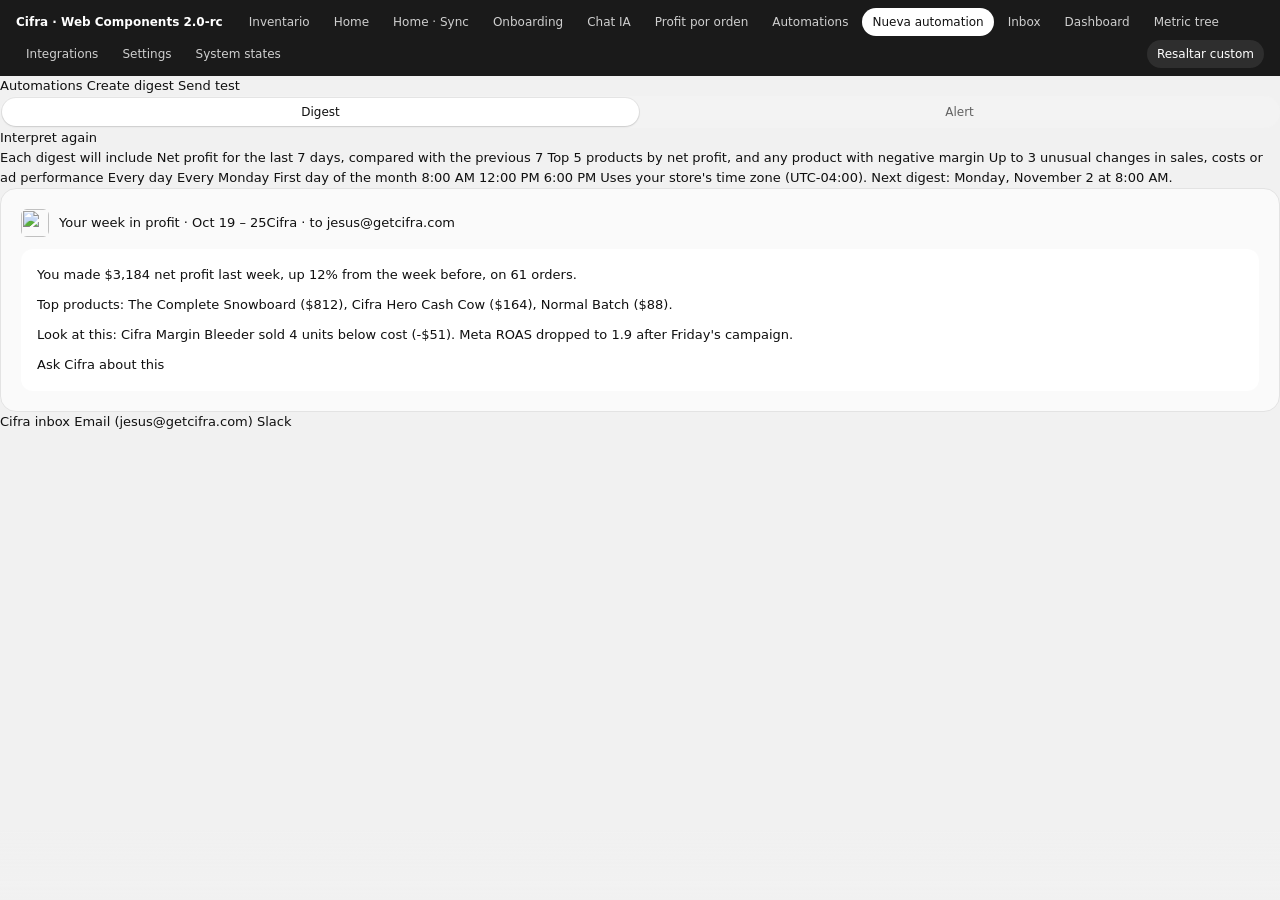
==== automation-new.html @ ff15bcd3 "ENG-2418: agentic experience mockups Home agent-first, agentic chat (steps, full-cost profit, missin" ====
<!doctype html>
<html lang="en">
<head>
<meta charset="utf-8">
<meta name="viewport" content="width=device-width, initial-scale=1">
<title>Automations · New</title>
<meta name="shopify-api-key" content="prototype">
<script src="https://cdn.shopify.com/shopifycloud/polaris-2.0-rc.js"></script>
<link rel="stylesheet" href="shared/cifra.css">
<script src="shared/cifra.js" defer></script>
</head>
<body>

<!--
  Pantalla: Automations › New (/app/automations/new) — NUEVA (ENG-2418), reemplaza schedule.html
  El usuario describe lo que quiere en sus palabras; el agente lo interpreta y muestra "What Cifra understood"
  para que lo confirme antes de activarlo. Nada se activa sin esa confirmación.
  Estados (hash): (ninguno) Digest · #alert Alerta ("alert me when sales drop more than normal")
  Nativo → s-page, s-section, s-text-area, s-select, s-choice-list, s-switch, s-badge, s-banner, s-button, s-text, s-divider
  Custom → segmented Digest | Alert, gráfica de "rango normal" (SVG), vista previa del correo
-->
<s-page heading="New automation" inlineSize="base">
  <s-link slot="breadcrumb-actions" href="automations.html">Automations</s-link>
  <s-button slot="primary-action" variant="primary" href="automations.html#created" id="save">Create digest</s-button>
  <s-button slot="secondary-actions">Send test</s-button>

  <s-stack gap="base">

    <s-section heading="Describe it">
      <s-stack gap="base">
        <div class="c-segmented" data-custom="SegmentedControl" id="kind">
          <button type="button" aria-pressed="true" data-value="digest">Digest</button>
          <button type="button" aria-pressed="false" data-value="alert">Alert</button>
        </div>
        <div data-panel-group="kind" data-panel="digest">
          <s-text-area label="What do you want to know?" rows="3" value="Every Monday, tell me how much profit I made last week, my top products and anything unusual I should look at." details="Write it like you'd ask a teammate. Cifra will run it again with fresh data every time."></s-text-area>
        </div>
        <div data-panel-group="kind" data-panel="alert" hidden>
          <s-text-area label="What should Cifra watch for?" rows="3" value="Alert me when sales drop more than normal." details="Cifra learns what &quot;normal&quot; means from your history, so you don't need to set a number."></s-text-area>
        </div>
        <s-stack direction="inline" gap="small-200">
          <s-button icon="refresh">Interpret again</s-button>
        </s-stack>
      </s-stack>
    </s-section>

    <!-- Digest: interpretación -->
    <div data-panel-group="kind" data-panel="digest">
      <s-stack gap="base">
        <s-section heading="What Cifra understood">
          <s-stack gap="base">
            <s-stack gap="small-200">
              <s-text type="strong">Each digest will include</s-text>
              <s-unordered-list>
                <s-list-item>Net profit for the last 7 days, compared with the previous 7</s-list-item>
                <s-list-item>Top 5 products by net profit, and any product with negative margin</s-list-item>
                <s-list-item>Up to 3 unusual changes in sales, costs or ad performance</s-list-item>
              </s-unordered-list>
            </s-stack>
            <s-grid gridTemplateColumns="1fr 1fr" gap="base">
              <s-select label="Frequency">
                <s-option value="daily">Every day</s-option>
                <s-option value="weekly" selected>Every Monday</s-option>
                <s-option value="monthly">First day of the month</s-option>
              </s-select>
              <s-select label="Time">
                <s-option value="8" selected>8:00 AM</s-option>
                <s-option value="12">12:00 PM</s-option>
                <s-option value="18">6:00 PM</s-option>
              </s-select>
            </s-grid>
            <s-text color="subdued">Uses your store's time zone (UTC-04:00). Next digest: Monday, November 2 at 8:00 AM.</s-text>
          </s-stack>
        </s-section>

        <s-section heading="Preview">
          <div class="c-mailpreview" data-custom="MailPreview">
            <div class="c-mailpreview__head"><span class="c-prompt__logo" aria-hidden="true">C</span><s-stack gap="none"><s-text type="strong">Your week in profit · Oct 19 – 25</s-text><s-text color="subdued">Cifra · to jesus@getcifra.com</s-text></s-stack></div>
            <div class="c-mailpreview__body">
              <s-paragraph>You made <s-text type="strong">$3,184 net profit</s-text> last week, <s-text tone="success">up 12%</s-text> from the week before, on 61 orders.</s-paragraph>
              <s-paragraph><s-text type="strong">Top products:</s-text> The Complete Snowboard ($812), Cifra Hero Cash Cow ($164), Normal Batch ($88).</s-paragraph>
              <s-paragraph><s-text type="strong">Look at this:</s-text> Cifra Margin Bleeder sold 4 units below cost (-$51). Meta ROAS dropped to 1.9 after Friday's campaign.</s-paragraph>
              <s-stack direction="inline"><s-button>Ask Cifra about this</s-button></s-stack>
            </div>
          </div>
        </s-section>
      </s-stack>
    </div>

    <!-- Alerta: interpretación -->
    <div data-panel-group="kind" data-panel="alert" hidden>
      <s-stack gap="base">
        <s-section heading="What Cifra understood">
          <s-stack gap="base">
            <s-grid gridTemplateColumns="140px 1fr" gap="small">
              <s-text color="subdued">Metric</s-text><s-text>Net sales, per hour</s-text>
              <s-text color="subdued">Normal</s-text><s-text>The usual range for that weekday and hour, based on your last 8 weeks</s-text>
              <s-text color="subdued">Alert when</s-text><s-text>Sales stay below the normal range for 2 hours in a row</s-text>
              <s-text color="subdued">Ignore</s-text><s-text>Hours where you normally get fewer than 3 orders (nights)</s-text>
            </s-grid>
            <div data-custom="Chart">
              <s-text type="strong">Last 7 days vs. normal</s-text>
              <span data-line="rand:41:42:120:45" data-prev="rand:42:42:130:20" data-labels='["Oct 19","Oct 21","Oct 23","Oct 25"]' data-prefix="$" data-label="Net sales" data-start="2026-10-19" data-prev-start="2026-10-19"></span>
              <div class="c-legend"><span><span class="c-legend__swatch" style="background:var(--c-chart-1)"></span>Net sales</span><span><span class="c-legend__dash"></span>Normal for that hour</span></div>
            </div>
            <s-banner tone="info">
              <s-paragraph>With these settings this alert would have triggered <s-text type="strong">2 times</s-text> in the last 30 days (Oct 4 and Oct 22).</s-paragraph>
            </s-banner>
            <s-select label="Sensitivity" details="Higher sensitivity catches smaller drops but alerts more often.">
              <s-option value="low">Low: only big drops (about once a month)</s-option>
              <s-option value="medium" selected>Medium: about twice a month</s-option>
              <s-option value="high">High: any drop out of the normal range</s-option>
            </s-select>
          </s-stack>
        </s-section>

        <s-section heading="Preview">
          <s-section>
            <s-stack gap="small">
              <s-stack direction="inline" gap="small-200" alignItems="center"><s-badge tone="warning" icon="alert-circle">Alert</s-badge><s-text color="subdued">Today, 3:00 PM</s-text></s-stack>
              <s-heading>Sales are lower than normal</s-heading>
              <s-paragraph>Since 1:00 PM you made $214, about 45% below a normal Thursday afternoon. Traffic is normal, but checkout conversion dropped from 3.1% to 1.4%.</s-paragraph>
              <s-stack direction="inline" gap="small-200"><s-button>Ask why</s-button><s-button variant="tertiary">Snooze for today</s-button></s-stack>
            </s-stack>
          </s-section>
        </s-section>
      </s-stack>
    </div>

    <s-section heading="Where to send it">
      <s-stack gap="base">
        <s-choice-list label="Channels" name="channels" multiple>
          <s-choice value="inbox" selected>Cifra inbox</s-choice>
          <s-choice value="email" selected>Email (jesus@getcifra.com)</s-choice>
          <s-choice value="slack">Slack</s-choice>
        </s-choice-list>
        <s-switch label="Don't send between 10:00 PM and 7:00 AM" checked></s-switch>
      </s-stack>
    </s-section>

  </s-stack>
</s-page>

<script>
document.addEventListener("DOMContentLoaded", () => {
  const kind = document.getElementById("kind"), save = document.getElementById("save");
  const set = (v) => {
    kind.querySelectorAll("button").forEach((b) => b.setAttribute("aria-pressed", String(b.dataset.value === v)));
    document.querySelectorAll('[data-panel-group="kind"]').forEach((p) => { p.hidden = p.dataset.panel !== v; });
    save.textContent = v === "alert" ? "Turn on alert" : "Create digest";
  };
  kind.addEventListener("click", (e) => { const b = e.target.closest("button"); if (b) set(b.dataset.value); });
  set(location.hash === "#alert" ? "alert" : "digest");
});
</script>

</body>
</html>
---- shared/cifra.css ----
/*
  Cifra · componentes custom sobre Polaris Web Components 2.0-rc
  ----------------------------------------------------------------
  Todo lo que NO existe como <s-*> vive aquí, con clases .c-*.
  Los valores replican lo que renderiza polaris-2.0-rc.js en Admin Next
  (medido con getComputedStyle sobre los componentes reales).
  Cada bloque custom lleva data-custom="Nombre" en el HTML para poder
  resaltarlo con el botón "Resaltar custom" de la barra de prototipos.
*/

:root {
  /* Superficies y texto (Admin Next) */
  --c-bg: #f1f1f1;
  --c-surface: #ffffff;
  --c-surface-hover: #f7f7f7;
  --c-surface-subdued: #f3f3f3;
  --c-fill-secondary: #ebebeb;
  --c-fill-secondary-hover: #e3e3e3;
  --c-text: #101010;
  --c-text-secondary: #616161;
  --c-text-tertiary: #8a8a8a;
  --c-border: #e3e3e3;
  --c-border-strong: #cccccc;

  /* Tono de variaciones */
  --c-positive: #29845a;
  --c-negative: #c51f1f;

  /* Gráficas (paleta Cifra actual) */
  --c-chart-1: #3aa9f0;
  --c-chart-2: #5b3fd6;
  --c-chart-3: #4a6ff0;
  --c-chart-4: #e0448f;
  --c-chart-5: #36c2b4;
  --c-chart-grid: #ececec;
  --c-chart-area: rgba(58, 169, 240, 0.10);

  /* Forma */
  --c-radius-card: 20px;
  --c-radius-control: 9999px;
  --c-radius-inner: 12px;
  --c-radius-small: 8px;
  --c-shadow-card: rgba(0,0,0,.24) 0 0 2px 0, rgba(0,0,0,.02) 0 2px 12px 0, rgba(0,0,0,.02) 0 4px 16px 0, rgba(0,0,0,.02) 0 4px 48px 0;
  --c-shadow-popover: rgba(0,0,0,.2) 0 0 1px 0, rgba(0,0,0,.08) 0 8px 24px -4px, rgba(0,0,0,.08) 0 16px 40px -8px;

  /* Tipografía */
  --c-font: ShopifyInter, ui-sans-serif, system-ui, -apple-system, "Segoe UI", sans-serif;
  --c-fs-small: 12px;
  --c-fs-base: 13px;
  --c-fs-kpi: 20px;
  --c-fs-kpi-large: 28px;
}

* { box-sizing: border-box; }
html, body { margin: 0; }
body {
  background: var(--c-bg);
  color: var(--c-text);
  font-family: var(--c-font);
  font-size: var(--c-fs-base);
  line-height: 20px;
  -webkit-font-smoothing: antialiased;
}

/* ------------------------------------------------------------------ */
/* Barra de prototipos (NO es parte de la app)                         */
/* ------------------------------------------------------------------ */
.proto-bar {
  position: sticky; top: 0; z-index: 50;
  display: flex; align-items: center; gap: 4px; flex-wrap: wrap;
  padding: 8px 16px;
  background: #1a1a1a; color: #fff;
  font-size: 12px;
}
.proto-bar strong { margin-right: 12px; font-weight: 600; }
.proto-bar a {
  color: #cfcfcf; text-decoration: none;
  padding: 4px 10px; border-radius: 9999px;
}
.proto-bar a:hover { background: #2e2e2e; color: #fff; }
.proto-bar a[aria-current="page"] { background: #fff; color: #101010; }
.proto-bar .spacer { flex: 1; }
.proto-bar button {
  font: inherit; color: #fff; background: #2e2e2e; border: 0;
  padding: 4px 10px; border-radius: 9999px; cursor: pointer;
}
.proto-bar button[aria-pressed="true"] { background: #e5484d; }

body.show-custom [data-custom] {
  outline: 2px dashed #e5484d;
  outline-offset: 2px;
  position: relative;
}
body.show-custom [data-custom]::before {
  content: "custom · " attr(data-custom);
  position: absolute; top: -10px; left: 10px; z-index: 5;
  background: #e5484d; color: #fff;
  font: 600 10px/16px var(--c-font);
  padding: 0 6px; border-radius: 4px; white-space: nowrap;
  pointer-events: none;
}

/* ------------------------------------------------------------------ */
/* Card custom (para cuando s-section no alcanza: header/footer propio) */
/* ------------------------------------------------------------------ */
.c-card {
  background: var(--c-surface);
  border-radius: var(--c-radius-card);
  box-shadow: var(--c-shadow-card);
  overflow: hidden;
  min-width: 0;
}
.c-card { display: flex; flex-direction: column; }
.c-card__body { padding: 16px; flex: 1; }
.c-card__footer {
  display: flex; align-items: center; justify-content: space-between;
  padding: 10px 16px;
  border-top: 1px solid var(--c-border);
  color: var(--c-text-secondary);
}
.c-card__title {
  margin: 0; font-size: var(--c-fs-base); font-weight: 600;
  text-decoration: underline dotted var(--c-border-strong);
  text-underline-offset: 4px;
}

/* ------------------------------------------------------------------ */
/* Botón-píldora custom (trigger de pickers con contenido propio)       */
/* ------------------------------------------------------------------ */
.c-pill {
  display: inline-flex; align-items: center; gap: 6px;
  height: 28px; padding: 4px 12px 4px 8px;
  border: 0; border-radius: var(--c-radius-control);
  background: var(--c-fill-secondary); color: var(--c-text);
  font: 500 var(--c-fs-small)/16px var(--c-font);
  cursor: pointer; white-space: nowrap;
}
.c-pill:hover { background: var(--c-fill-secondary-hover); }
.c-pill svg { width: 16px; height: 16px; flex: none; }

/* ------------------------------------------------------------------ */
/* Tabs                                                                 */
/* ------------------------------------------------------------------ */
.c-tabs { display: flex; gap: 2px; flex-wrap: wrap; }
.c-tabs__tab {
  display: inline-flex; align-items: center; gap: 4px;
  height: 28px; padding: 4px 12px;
  border: 0; border-radius: var(--c-radius-control);
  background: transparent; color: var(--c-text-secondary);
  font: 500 var(--c-fs-small)/16px var(--c-font);
  cursor: pointer;
}
.c-tabs__tab:hover { background: var(--c-fill-secondary); color: var(--c-text); }
.c-tabs__tab[aria-selected="true"] { background: var(--c-fill-secondary); color: var(--c-text); }
.c-tabs__tab svg { width: 14px; height: 14px; }

/* ------------------------------------------------------------------ */
/* Segmented control                                                    */
/* ------------------------------------------------------------------ */
.c-segmented {
  display: grid; grid-auto-flow: column; grid-auto-columns: 1fr;
  padding: 2px; gap: 2px;
  background: var(--c-surface-subdued);
  border-radius: var(--c-radius-control);
}
.c-segmented button {
  height: 28px; border: 0; border-radius: var(--c-radius-control);
  background: transparent; color: var(--c-text-secondary);
  font: 500 var(--c-fs-small)/16px var(--c-font); cursor: pointer;
}
.c-segmented button[aria-pressed="true"] {
  background: var(--c-surface); color: var(--c-text);
  box-shadow: rgba(0,0,0,.12) 0 1px 2px, rgba(0,0,0,.06) 0 0 0 1px;
}

/* ------------------------------------------------------------------ */
/* Barra de filtros (fecha / comparación / moneda)                      */
/* ------------------------------------------------------------------ */
.c-filterbar {
  display: flex; align-items: center; gap: 8px; flex-wrap: wrap;
}
.c-filterbar__meta { margin-left: auto; color: var(--c-text-secondary); font-size: var(--c-fs-small); }

/* ------------------------------------------------------------------ */
/* Popover custom (date range picker)                                   */
/* ------------------------------------------------------------------ */
.c-popover-anchor { position: relative; display: inline-block; }
.c-popover {
  position: absolute; top: calc(100% + 6px); left: 0; z-index: 40;
  background: var(--c-surface);
  border-radius: 16px;
  box-shadow: var(--c-shadow-popover);
  display: none;
}
.c-popover[data-open="true"] { display: block; }

.c-daterange { display: grid; grid-template-columns: 180px auto; }
.c-daterange__presets {
  border-right: 1px solid var(--c-border);
  padding: 6px; max-height: 340px; overflow: auto;
}
.c-daterange__presets button {
  display: flex; justify-content: space-between; align-items: center;
  width: 100%; height: 32px; padding: 0 10px;
  border: 0; border-radius: var(--c-radius-small); background: transparent;
  font: 400 var(--c-fs-base)/20px var(--c-font); color: var(--c-text);
  text-align: left; cursor: pointer;
}
.c-daterange__presets button:hover { background: var(--c-surface-hover); }
.c-daterange__presets button[aria-pressed="true"] { background: var(--c-surface-subdued); font-weight: 600; }
.c-daterange__presets hr { border: 0; border-top: 1px solid var(--c-border); margin: 6px 4px; }
.c-daterange__main { padding: 12px 16px; min-width: 300px; }
.c-daterange__footer {
  display: flex; justify-content: flex-end; gap: 8px;
  padding: 10px 16px; border-top: 1px solid var(--c-border);
  grid-column: 1 / -1;
}

/* ------------------------------------------------------------------ */
/* KPI card (dashboard / home)                                          */
/* ------------------------------------------------------------------ */
.c-kpi__row { display: flex; align-items: center; justify-content: space-between; gap: 12px; margin-top: 10px; }
.c-kpi__value { font-size: var(--c-fs-kpi); line-height: 28px; font-weight: 600; letter-spacing: -0.2px; font-variant-numeric: tabular-nums; }
.c-kpi__value--large { font-size: var(--c-fs-kpi-large); line-height: 36px; }
.c-delta { display: inline-flex; align-items: center; gap: 2px; font-size: var(--c-fs-small); font-weight: 600; font-variant-numeric: tabular-nums; }
.c-delta--up { color: var(--c-positive); }
.c-delta--down { color: var(--c-negative); }
.c-delta--flat { color: var(--c-text-secondary); }
.c-delta svg { width: 12px; height: 12px; }
.c-spark { width: 96px; height: 28px; flex: none; }

/* KPI compacto del Home */
.c-kpistrip { display: flex; justify-content: center; gap: 40px; flex-wrap: wrap; }
.c-kpistrip__item { text-align: center; }
.c-kpistrip__label { color: var(--c-text-secondary); font-size: var(--c-fs-small); }
.c-kpistrip__row { display: flex; align-items: center; gap: 6px; font-weight: 600; font-variant-numeric: tabular-nums; }
.c-kpistrip .c-spark { width: 36px; height: 14px; }

/* ------------------------------------------------------------------ */
/* Gráficas (SVG generado por cifra.js)                                 */
/* ------------------------------------------------------------------ */
.c-chart { width: 100%; height: 220px; display: block; }
.c-chart text { font: 11px var(--c-font); fill: var(--c-text-secondary); }
.c-legend { display: flex; gap: 16px; justify-content: center; flex-wrap: wrap; color: var(--c-text-secondary); font-size: var(--c-fs-small); margin-top: 6px; }
.c-legend__swatch { display: inline-block; width: 8px; height: 8px; border-radius: 50%; margin-right: 6px; }
.c-legend__dash { display: inline-block; width: 14px; border-top: 2px dashed var(--c-chart-1); margin-right: 6px; vertical-align: middle; }

.c-donut { display: grid; justify-items: center; gap: 12px; }
.c-donut svg { width: 180px; height: 180px; }
.c-donut__total { font: 600 18px var(--c-font); fill: var(--c-text); }
.c-donut__list { width: 100%; display: grid; gap: 4px; }
.c-donut__list div { display: grid; grid-template-columns: auto 1fr auto 40px; gap: 8px; align-items: center; }
.c-donut__list span:nth-child(3), .c-donut__list span:nth-child(4) { text-align: right; font-variant-numeric: tabular-nums; }
.c-donut__list span:nth-child(3) { font-weight: 600; }
.c-donut__list span:nth-child(4) { color: var(--c-text-secondary); }

/* ------------------------------------------------------------------ */
/* Tabla de reporte (sticky header + 1ra columna, totales, orden)       */
/* ------------------------------------------------------------------ */
.c-datatable {
  overflow: auto; max-height: 520px;
  border-radius: var(--c-radius-card);
  background: var(--c-surface);
  box-shadow: var(--c-shadow-card);
}
.c-datatable table { border-collapse: separate; border-spacing: 0; width: max-content; min-width: 100%; font-variant-numeric: tabular-nums; }
.c-datatable th, .c-datatable td {
  padding: 8px 16px; text-align: right; white-space: nowrap;
  border-bottom: 1px solid var(--c-border);
  background: var(--c-surface);
}
.c-datatable th:first-child, .c-datatable td:first-child {
  position: sticky; left: 0; z-index: 1; text-align: left;
  border-right: 1px solid var(--c-border); min-width: 220px;
}
.c-datatable thead th {
  position: sticky; top: 0; z-index: 2;
  font-weight: 500; color: var(--c-text-secondary); background: var(--c-surface);
  height: 40px;
}
.c-datatable thead th:first-child { z-index: 3; }
.c-datatable thead button {
  all: unset; cursor: pointer; display: inline-flex; align-items: center; gap: 4px;
}
.c-datatable thead button:hover { color: var(--c-text); }
.c-datatable thead button svg { width: 14px; height: 14px; opacity: .35; }
.c-datatable thead th[aria-sort] button { color: var(--c-text); }
.c-datatable thead th[aria-sort] button svg { opacity: 1; }
.c-datatable tr.c-total td { background: var(--c-surface-subdued); font-weight: 600; vertical-align: top; }
.c-datatable tr.c-total td:first-child { color: var(--c-text); }
.c-datatable tbody tr:not(.c-total):hover td { background: var(--c-surface-hover); }
.c-datatable .c-sub { display: block; color: var(--c-text-secondary); font-weight: 400; }
.c-datatable td .c-delta { display: flex; justify-content: flex-end; }
.c-datatable td:first-child .c-sub { font-weight: 400; }

/* ------------------------------------------------------------------ */
/* Panel lateral de configuración de reporte                           */
/* ------------------------------------------------------------------ */
.c-config { display: grid; gap: 10px; }
.c-config__block {
  border: 1px solid var(--c-border); border-radius: var(--c-radius-inner);
  overflow: hidden;
}
.c-config__head {
  display: flex; justify-content: space-between; align-items: center;
  padding: 8px 12px; background: var(--c-surface-subdued); font-weight: 600;
}
.c-config__item {
  display: flex; justify-content: space-between; align-items: center;
  padding: 7px 12px; border-top: 1px solid var(--c-border);
}
.c-config__item:hover { background: var(--c-surface-hover); }

/* ------------------------------------------------------------------ */
/* Layout reporte con panel (grid principal + aside)                    */
/* ------------------------------------------------------------------ */
.c-split { display: grid; grid-template-columns: minmax(0, 1fr) 300px; gap: 16px; align-items: start; }
@media (max-width: 900px) { .c-split { grid-template-columns: 1fr; } }

/* ------------------------------------------------------------------ */
/* Settings: menú lateral                                               */
/* ------------------------------------------------------------------ */
.c-settings { display: grid; grid-template-columns: 220px minmax(0, 1fr); gap: 16px; align-items: start; }
@media (max-width: 760px) { .c-settings { grid-template-columns: 1fr; } }
.c-sidenav { padding: 6px; }
.c-sidenav a {
  display: flex; align-items: center; gap: 8px;
  padding: 6px 10px; border-radius: var(--c-radius-small);
  color: var(--c-text); text-decoration: none; font-weight: 500;
}
.c-sidenav a:hover { background: var(--c-surface-hover); }
.c-sidenav a[aria-current="page"] { background: var(--c-surface-subdued); }
.c-sidenav svg { width: 16px; height: 16px; color: var(--c-text-secondary); }

/* ------------------------------------------------------------------ */
/* Home                                                                 */
/* ------------------------------------------------------------------ */
.c-hero { text-align: center; padding: 28px 0 8px; }
.c-hero h2 { margin: 0; font-size: 26px; line-height: 32px; font-weight: 600; color: var(--c-text-tertiary); }
.c-hero p { margin: 0; font-size: 26px; line-height: 32px; font-weight: 600; }
.c-prompt {
  display: flex; align-items: center; gap: 8px;
  max-width: 640px; margin: 20px auto 8px; padding: 6px 6px 6px 12px;
  background: var(--c-surface); border-radius: var(--c-radius-control);
  box-shadow: var(--c-shadow-card);
}
.c-prompt input {
  flex: 1; border: 0; outline: 0; background: transparent;
  font: 400 var(--c-fs-base)/20px var(--c-font); color: var(--c-text);
}
.c-prompt__logo { width: 22px; height: 22px; border-radius: 6px; background: #2f6cf6; display: grid; place-items: center; color: #fff; font: 700 12px var(--c-font); }
.c-illustration {
  width: 120px; height: 96px; border-radius: 16px;
  background: linear-gradient(135deg, #e7ecff, #c9d4ff);
  display: grid; place-items: center; color: #4a6ff0;
}
.c-illustration svg { width: 48px; height: 48px; }

/* ------------------------------------------------------------------ */
/* Skeleton                                                             */
/* ------------------------------------------------------------------ */
.c-skeleton {
  display: block; height: 12px; border-radius: 6px;
  background: linear-gradient(90deg, #ececec 25%, #f6f6f6 37%, #ececec 63%);
  background-size: 400% 100%;
  animation: c-shimmer 1.4s ease infinite;
}
@keyframes c-shimmer { 0% { background-position: 100% 50%; } 100% { background-position: 0 50%; } }
@media (prefers-reduced-motion: reduce) { .c-skeleton { animation: none; } }

/* ------------------------------------------------------------------ */
/* Utilidades                                                           */
/* ------------------------------------------------------------------ */
.c-grid-4 { display: grid; grid-template-columns: repeat(4, minmax(0, 1fr)); gap: 16px; }
.c-grid-3 { display: grid; grid-template-columns: repeat(3, minmax(0, 1fr)); gap: 16px; }
.c-grid-2 { display: grid; grid-template-columns: repeat(2, minmax(0, 1fr)); gap: 16px; }
@media (max-width: 1000px) { .c-grid-4 { grid-template-columns: repeat(2, minmax(0, 1fr)); } .c-grid-3 { grid-template-columns: 1fr; } }
@media (max-width: 640px) { .c-grid-4, .c-grid-2 { grid-template-columns: 1fr; } }
.c-muted { color: var(--c-text-secondary); }
.c-section-label { color: var(--c-text-secondary); font-weight: 500; margin: 20px 0 8px; }
.c-stack { display: grid; gap: 16px; }
[data-tabpanel][hidden] { display: none !important; }
s-page > [slot="unused"] { display: none !important; }
.c-row { display: flex; align-items: center; gap: 8px; }
.c-row--between { justify-content: space-between; }
.c-source { width: 24px; height: 24px; border-radius: 6px; background: #95bf47; display: grid; place-items: center; color: #fff; font: 700 11px var(--c-font); }

/* ------------------------------------------------------------------ */
/* Metric tree: canvas, nodos, conectores con operador, zoom            */
/* ------------------------------------------------------------------ */
.c-canvas {
  position: relative; overflow: auto;
  height: 600px; border-radius: var(--c-radius-card);
  background-color: #f1f1f1;
  background-image: radial-gradient(#d4d4d4 1px, transparent 1px);
  background-size: 16px 16px;
}
.c-canvas__stage { padding: 48px; width: max-content; transform-origin: 0 0; transition: transform .15s ease; }
.c-canvas__zoom {
  position: absolute; left: 16px; bottom: 16px; z-index: 2;
  display: flex; align-items: center; gap: 2px; padding: 2px;
  background: var(--c-surface); border-radius: var(--c-radius-small); box-shadow: var(--c-shadow-card);
}
.c-canvas__zoom button { all: unset; cursor: pointer; width: 28px; height: 28px; display: grid; place-items: center; border-radius: 6px; color: var(--c-text-secondary); }
.c-canvas__zoom button:hover { background: var(--c-surface-hover); color: var(--c-text); }
.c-canvas__zoom span { min-width: 44px; text-align: center; font-size: var(--c-fs-small); }
.c-canvas__panel { position: absolute; top: 16px; right: 16px; z-index: 2; width: 240px; max-height: calc(100% - 32px); overflow: auto; }
.c-canvas__panel[hidden] { display: none; }

.c-tree, .c-tree ul { list-style: none; margin: 0; }
.c-tree { padding: 0; }
.c-tree li { position: relative; display: flex; align-items: center; padding: 6px 0; }
.c-tree ul { position: relative; padding: 0 0 0 56px; display: flex; flex-direction: column; }
/* línea del padre hacia los hijos */
.c-tree ul::before { content: ""; position: absolute; left: 0; top: 50%; width: 28px; border-top: 1px solid var(--c-border-strong); }
/* rama horizontal de cada hijo */
.c-tree ul > li::before { content: ""; position: absolute; left: -28px; top: 50%; width: 28px; border-top: 1px solid var(--c-border-strong); }
/* tronco vertical */
.c-tree ul > li::after { content: ""; position: absolute; left: -28px; top: 0; bottom: 0; border-left: 1px solid var(--c-border-strong); }
.c-tree ul > li:first-child::after { top: 50%; }
.c-tree ul > li:last-child::after { bottom: 50%; }
.c-tree ul > li:only-child::after { display: none; }

.c-tree__op {
  position: absolute; left: -28px; top: 50%; z-index: 1;
  transform: translate(-50%, -50%);
  width: 22px; height: 22px; border-radius: 6px;
  display: grid; place-items: center;
  background: var(--c-surface); border: 1px solid var(--c-border-strong); box-shadow: rgba(0,0,0,.08) 0 1px 2px;
  font: 600 11px/1 var(--c-font); color: var(--c-text-secondary);
}
.c-tree__node {
  min-width: 200px; padding: 10px 12px;
  background: var(--c-surface); border-radius: var(--c-radius-inner);
  box-shadow: var(--c-shadow-card);
  display: grid; grid-template-columns: 1fr auto; align-items: end; gap: 2px 12px;
  margin-right: 0;
}
.c-tree__node--root { min-width: 220px; }
.c-tree__node--wide { min-width: 300px; }
.c-tree__label { grid-column: 1 / -1; color: var(--c-text-secondary); font-size: var(--c-fs-small); }
.c-tree__value { font-size: 18px; line-height: 24px; font-weight: 600; font-variant-numeric: tabular-nums; }
.c-tree__node .c-source { width: 18px; height: 18px; font-size: 9px; border-radius: 4px; }
.c-tree__node .c-delta { grid-column: 1 / -1; }

.c-metriclist__group { color: var(--c-text-secondary); font-size: var(--c-fs-small); padding: 8px 8px 2px; }
.c-metriclist button {
  all: unset; box-sizing: border-box; cursor: pointer; display: flex; justify-content: space-between; align-items: center;
  width: 100%; padding: 6px 8px; border-radius: var(--c-radius-small);
}
.c-metriclist button:hover { background: var(--c-surface-hover); }
.c-metriclist button[aria-pressed="true"] { background: var(--c-surface-subdued); font-weight: 600; }

/* ------------------------------------------------------------------ */
/* Settings (layout real: centrado ~950px, nav 1/3 + contenido 2/3)     */
/* ------------------------------------------------------------------ */
.c-settings2 {
  display: grid; grid-template-columns: minmax(0, 1fr) minmax(0, 2fr);
  gap: 16px; align-items: start;
  max-width: 950px; margin: 0 auto; padding-top: 20px;
}
@media (max-width: 760px) { .c-settings2 { grid-template-columns: 1fr; } }
.c-settingsnav { padding: 6px; display: grid; gap: 2px; }
.c-settingsnav a {
  display: flex; align-items: center; gap: 10px;
  height: 32px; padding: 0 10px; border-radius: var(--c-radius-small);
  color: var(--c-text); text-decoration: none; font-weight: 500;
}
.c-settingsnav a:hover { background: var(--c-surface-hover); }
.c-settingsnav a[aria-current="page"] { background: var(--c-surface-subdued); font-weight: 600; }
.c-settings-view[hidden] { display: none; }

/* Fila de lista dentro de una card (Costs, Resources) */
.c-listrow {
  display: grid; grid-template-columns: minmax(0, 1fr) auto auto; gap: 12px; align-items: center;
  padding: 12px 16px; border-top: 1px solid var(--c-border);
  color: inherit; text-decoration: none;
}
a.c-listrow:hover { background: var(--c-surface-hover); }
.c-listrow__title { font-weight: 600; }
.c-listrow__desc { color: var(--c-text-secondary); }

/* Caja interna con borde (Billing, Reporting, Stores...) */
.c-inset { border: 1px solid var(--c-border); border-radius: var(--c-radius-inner); }
.c-inset > .c-listrow:first-child { border-top: 0; }

/* ------------------------------------------------------------------ */
/* IndexTable custom (tablas de costos): tabs + toolbar + selección +   */
/* orden + footer con conteo y paginación                               */
/* ------------------------------------------------------------------ */
.c-indextable { background: var(--c-surface); border-radius: var(--c-radius-card); box-shadow: var(--c-shadow-card); overflow: hidden; }
.c-indextable__bar { display: flex; align-items: center; justify-content: space-between; gap: 8px; padding: 8px; min-height: 48px; }
.c-indextable__tools { display: flex; gap: 6px; margin-left: auto; }
.c-indextable__scroll { overflow-x: auto; }
.c-indextable table { width: 100%; border-collapse: separate; border-spacing: 0; font-size: 12px; font-variant-numeric: tabular-nums; }
/* Medido en admin.shopify.com/.../customers: encabezado 31px (#f7f7f7, 12px/500, #4a4a4a), filas de 32px, celdas con 6px de padding */
.c-indextable th {
  text-align: left; font-weight: 500; color: #4a4a4a; background: #f7f7f7;
  height: 31px; padding: 6px 12px; white-space: nowrap; border: 0;
}
.c-indextable th:first-child { border-radius: 8px 0 0 8px; }
.c-indextable th:last-child { border-radius: 0 8px 8px 0; }
.c-indextable th button { all: unset; cursor: pointer; display: inline-flex; align-items: center; gap: 2px; }
.c-indextable th button:hover { color: var(--c-text); }
.c-indextable th s-icon { color: #8a8a8a; }
.c-indextable td { padding: 6px 12px; height: 32px; border-bottom: 1px solid #f2f2f2; white-space: nowrap; }
.c-indextable tr:last-child td { border-bottom: 0; }
.c-indextable tbody tr:hover td { background: #f7f7f7; }
.c-indextable .c-col-check { width: 36px; padding-right: 0; }
.c-indextable .c-col-actions { width: 48px; text-align: right; }
.c-indextable .c-num { text-align: right; }
.c-indextable .c-strong { font-weight: 500; }
.c-indextable tr[data-readonly] td { color: var(--c-text-tertiary); }
.c-indextable tr[data-readonly] .c-strong { color: var(--c-text-secondary); }
.c-indextable__scroll { padding: 0 4px; }
.c-indextable__bar--stack { flex-direction: column; align-items: stretch; gap: 8px; }
.c-indextable__search { display: grid; grid-template-columns: 1fr auto; gap: 8px; align-items: center; }
.c-indextable__filters { display: flex; gap: 8px; }
.c-indextable__filters:empty { display: none; }
.c-rowlink { color: inherit; text-decoration: none; }
.c-rowlink:hover { text-decoration: underline; }
.c-author { display: inline-flex; align-items: center; gap: 8px; }
.c-brandbox.c-brandbox--sm { width: 24px; height: 24px; border-radius: 8px; border: 0; background: none; }
.c-brandbox.c-brandbox--sm img { width: 24px; height: 24px; }
/* Variante "list" (Reports) — medida en admin.shopify.com/.../analytics/reports:
   búsqueda sin borde, pills con borde punteado, encabezado gris a ancho completo */
.c-indextable--list .c-indextable__bar { padding: 0; gap: 0; }
.c-indextable--list .c-indextable__search { padding: 6px 12px 6px 8px; border-bottom: 1px solid #f2f2f2; }
.c-indextable--list .c-indextable__searchbox { display: flex; align-items: center; gap: 8px; height: 28px; padding: 0 4px; color: var(--c-text-secondary); cursor: text; }
.c-indextable--list .c-indextable__searchbox input { all: unset; flex: 1; min-width: 0; font: 13px/20px var(--c-font); color: var(--c-text); }
.c-indextable--list .c-indextable__searchbox input::placeholder { color: var(--c-text-secondary); }
.c-indextable--list .c-indextable__filters { padding: 8px 12px; gap: 6px; }
.c-fpill {
  all: unset; box-sizing: border-box; cursor: pointer;
  display: inline-flex; align-items: center; gap: 2px; height: 24px; padding: 0 4px 0 10px;
  background: var(--c-surface); border: 1px dashed #ddd; border-radius: 9999px;
  font: 13px/20px var(--c-font); color: var(--c-text);
}
.c-fpill:hover { background: var(--c-surface-hover); }
.c-fpill:focus-visible { outline: 2px solid #005bd3; outline-offset: 1px; }
.c-fpill s-icon { color: var(--c-text-secondary); }
.c-indextable--list .c-indextable__scroll { padding: 0; }
.c-indextable--list th { background: #f7f7f7; height: 36px; padding: 8px 6px 8px 12px; border-top: 1px solid #ebebeb; border-bottom: 1px solid #ebebeb; border-radius: 0; }
.c-indextable--list th:first-child { padding-left: 16px; border-radius: 0; }
.c-indextable--list th:last-child { border-radius: 0; }
.c-indextable--list td:first-child { padding-left: 16px; }
.c-indextable__foot {
  display: flex; align-items: center; justify-content: space-between;
  padding: 8px 12px; color: var(--c-text-secondary); font-size: 12px;
}
.c-cellinput {
  width: 72px; height: 32px; padding: 0 10px;
  border: 1px solid var(--c-border-strong); border-radius: var(--c-radius-small);
  font: inherit; color: var(--c-text); background: var(--c-surface);
}
.c-cellinput:focus { outline: 2px solid #005bd3; outline-offset: 0; }

/* ------------------------------------------------------------------ */
/* Choice cards (Add Costs: Fixed / Variable)                           */
/* ------------------------------------------------------------------ */
.c-choicecards { display: grid; grid-template-columns: 1fr 1fr; gap: 12px; }
.c-choicecard {
  display: grid; grid-template-columns: auto 1fr; gap: 2px 10px; align-items: start;
  padding: 12px 14px; border: 1px solid var(--c-border); border-radius: var(--c-radius-inner);
  cursor: pointer; background: var(--c-surface);
}
.c-choicecard:has(input:checked) { border: 2px solid #005bd3; padding: 11px 13px; }
.c-choicecard input { margin: 2px 0 0; width: 16px; height: 16px; accent-color: #101010; }
.c-choicecard strong { font-weight: 500; }
.c-choicecard span { grid-column: 2; color: var(--c-text-secondary); }

/* Callout informativo (Add Costs) */
.c-callout { display: flex; gap: 10px; align-items: flex-start; padding: 12px; border: 1px solid var(--c-border); border-radius: var(--c-radius-inner); }
.c-callout__icon { flex: none; width: 28px; height: 28px; border-radius: 8px; background: #cfe8ff; display: grid; place-items: center; }

/* Pasos numerados (Shipping) */
.c-step { width: 22px; height: 22px; border-radius: 6px; border: 1px solid var(--c-border); display: grid; place-items: center; font-size: var(--c-fs-small); color: var(--c-text-secondary); }
.c-sr { position: absolute; width: 1px; height: 1px; overflow: hidden; clip: rect(0 0 0 0); white-space: nowrap; }

/* ------------------------------------------------------------------ */
/* Dashboard · Customize (editor a pantalla completa)                   */
/* En la app: App Bridge max modal. Aquí se simula con un overlay.      */
/* ------------------------------------------------------------------ */
.c-editor { position: fixed; inset: 0; z-index: 9000; background: rgba(0,0,0,.45); padding: 12px; }
.c-editor__frame { height: 100%; display: grid; grid-template-rows: auto minmax(0, 1fr); background: var(--c-bg); border-radius: 16px; overflow: hidden; box-shadow: var(--c-shadow-popover); }
.c-editor__bar { display: flex; align-items: center; gap: 8px; padding: 10px 14px; background: var(--c-surface); border-bottom: 1px solid var(--c-border); }
.c-editor__title { display: flex; align-items: center; gap: 8px; font-weight: 600; margin-right: auto; }
.c-editor__appicon { width: 20px; height: 20px; border-radius: 5px; background: #2f6cf6; color: #fff; display: grid; place-items: center; font: 700 11px var(--c-font); }
.c-editor__body { display: grid; grid-template-columns: 240px minmax(0, 1fr); gap: 16px; padding: 16px; min-height: 0; }

.c-library { display: grid; grid-template-rows: auto minmax(0, 1fr); background: var(--c-surface); border-radius: var(--c-radius-card); box-shadow: var(--c-shadow-card); min-height: 0; }
.c-library__head { display: grid; grid-template-columns: 1fr auto; gap: 8px; align-items: center; padding: 12px; }
.c-library__list { overflow: auto; padding: 0 8px 12px; }
.c-library__group { color: var(--c-text-secondary); padding: 10px 8px 4px; }
.c-library__item {
  display: flex; align-items: center; justify-content: space-between; gap: 8px;
  padding: 6px 8px; border-radius: var(--c-radius-small); cursor: grab; position: relative;
  white-space: nowrap;
}
.c-library__item span { overflow: hidden; text-overflow: ellipsis; }
.c-library__item:hover { background: var(--c-surface-hover); }
.c-library__item .c-grip { opacity: 0; }
.c-library__item:hover .c-grip { opacity: 1; }
.c-preview { z-index: 9100 !important;
  position: fixed; z-index: 70; width: 300px; padding: 14px 16px; pointer-events: none;
  background: var(--c-surface); border-radius: var(--c-radius-inner); box-shadow: var(--c-shadow-popover);
}
.c-preview[hidden] { display: none; }
.c-preview .c-chart { height: 70px; }

.c-canvasgrid {
  overflow: auto; min-height: 0; padding: 4px; margin: -4px;
  display: grid; grid-template-columns: repeat(12, minmax(0, 1fr)); grid-auto-rows: min-content; gap: 16px; align-content: start;
}
.c-widget { position: relative; grid-column: span var(--span, 3); background: var(--c-surface); border-radius: var(--c-radius-inner); box-shadow: var(--c-shadow-card); display: flex; flex-direction: column; min-width: 0; }
.c-widget[aria-selected="true"] { outline: 2px solid #005bd3; outline-offset: 0; }
.c-widget.is-dragging { opacity: .4; }
.c-widget.is-over { outline: 2px dashed #005bd3; }
.c-widget__head { display: flex; align-items: center; gap: 6px; padding: 10px 10px 0 12px; }
.c-widget__head .c-card__title { margin-right: auto; overflow: hidden; text-overflow: ellipsis; white-space: nowrap; }
.c-grip { cursor: grab; color: var(--c-text-secondary); display: inline-grid; place-items: center; width: 16px; height: 16px; flex: none; }
.c-widget__body { padding: 8px 12px 12px; flex: 1; }
.c-widget .c-card__footer { padding: 8px 12px; }
.c-widget__resize {
  position: absolute; right: 2px; bottom: 2px; width: 14px; height: 14px; cursor: ew-resize; display: none;
  background: linear-gradient(135deg, transparent 50%, #005bd3 50%); border-bottom-right-radius: 10px;
}
.c-widget[aria-selected="true"] .c-widget__resize { display: block; }
.c-slot { grid-column: span 1; height: 34px; border: 1.5px dashed var(--c-border-strong); border-radius: 10px; }
.c-canvasgrid.is-dropping .c-slot { border-color: #005bd3; background: rgba(0,91,211,.05); }

/* assets reales */
.c-source { width: 28px !important; height: 28px !important; border-radius: 8px !important; background: var(--c-surface) !important; border: 1px solid var(--c-border); display: inline-grid !important; place-items: center; flex: none; }
.c-source img { width: 16px; height: 16px; display: block; }
.c-tree__node .c-source { width: 22px !important; height: 22px !important; border-radius: 6px !important; }
.c-tree__node .c-source img { width: 13px; height: 13px; }
.c-delta svg { width: 12px; height: 12px; flex: none; }
.c-prompt__logo, .c-editor__appicon { background: none !important; }
.c-prompt__logo img, .c-editor__appicon img { width: 100%; height: 100%; display: block; border-radius: 6px; }
.c-illus { display: block; object-fit: contain; }
.int-logo img { width: 32px; height: 32px; display: block; }

/* ------------------------------------------------------------------ */
/* Gráficas suaves + tooltips (patrón Shopify Analytics)                */
/* ------------------------------------------------------------------ */
.c-chartwrap { position: relative; }
.c-chart text { font: 11px var(--c-font); fill: var(--c-text-secondary); }
.c-charttip, .c-metrictip {
  background: #1a1a1a; color: #fff; border-radius: 10px;
  box-shadow: 0 8px 24px rgba(0,0,0,.24); font: 400 12px/16px var(--c-font);
}
.c-charttip { position: absolute; z-index: 5; padding: 10px 12px; min-width: 150px; pointer-events: none; }
.c-charttip strong { display: block; font-weight: 600; font-size: 13px; margin-bottom: 6px; }
.c-charttip__row { display: flex; align-items: center; gap: 6px; color: #d4d4d4; margin-top: 4px; }
.c-charttip__row i { width: 8px; height: 8px; border-radius: 50%; flex: none; }
.c-charttip__row i.is-dashed { background: none !important; border-radius: 0; height: 0; width: 10px; border-top: 2px dashed; }
.c-charttip__value { display: inline-block; margin-top: 4px; padding: 1px 6px; border-radius: 6px; background: #303030; font-weight: 500; color: #fff; font-variant-numeric: tabular-nums; }
.c-metrictip { position: fixed; z-index: 9500; max-width: 300px; padding: 10px 12px; pointer-events: none; }
.c-metrictip strong { display: block; font-weight: 600; font-size: 13px; line-height: 18px; }
.c-metrictip p { margin: 2px 0 0; color: #e3e3e3; font-weight: 500; }
.c-metrictip code { display: block; margin-top: 8px; font: 12px/17px ui-monospace, SFMono-Regular, Menlo, Consolas, monospace; }
.c-metrictip .res { color: #8fc7ff; }
.c-metrictip .arg { color: #4ade80; }
.c-metrictip .op { color: #fff; }
.c-card__title { cursor: default; }

/* Empty state de widget/gráfica (Shopify Analytics + texto de Cifra): solo texto centrado, sin icono */
.c-chart-empty { display: grid; place-items: center; flex: 1; min-height: 220px; text-align: center; color: var(--c-text-secondary); font-size: var(--c-fs-base); }
/* centrado en todo el box de la card (no solo bajo el título); el título sigue recibiendo hover */
.c-card:has(.c-chart-empty), .c-widget:has(.c-chart-empty) { position: relative; }
.c-card__body:has(> .c-chart-empty), .c-widget__body:has(> .c-chart-empty) { min-height: 272px; }
.c-chart-empty { position: absolute; inset: 0; min-height: 0; pointer-events: none; }

/* ------------------------------------------------------------------ */
/* Explorador de reportes (panel Standard/Cohorts)                      */
/* Medido en admin.shopify.com/.../analytics/reports/explore (Admin Next): */
/* panel 280px, radio 20px, tabs 36px (#ddd, activa blanca con radio    */
/* 12px 12px 0 0), bloques de 32px con radio 8px. Iconos = s-icon.      */
/* ------------------------------------------------------------------ */
.c-xlayout { display: grid; grid-template-columns: minmax(0, 1fr) 280px; gap: 12px; align-items: start; }
.c-xlayout.is-panel-hidden { grid-template-columns: minmax(0, 1fr); }
.c-xlayout.is-panel-hidden .c-xpanel { display: none; }
@media (max-width: 900px) { .c-xlayout { grid-template-columns: 1fr; } }

.c-xpanel { background: var(--c-surface); border-radius: 20px; box-shadow: var(--c-shadow-card); overflow: hidden; display: flex; flex-direction: column; max-height: 640px; }
.c-xtabs { display: grid; grid-template-columns: 1fr 1fr; background: #ddd; flex: none; }
.c-xtab {
  all: unset; box-sizing: border-box; height: 36px; padding: 8px 12px; cursor: pointer;
  display: flex; align-items: center; justify-content: center; gap: 2px;
  font: 500 12.3333px/20px var(--c-font); color: var(--c-text-secondary);
}
.c-xtab s-icon { flex: none; }
.c-xtab[aria-selected="true"] { background: var(--c-surface); border-radius: 12px 12px 0 0; color: var(--c-text); font-weight: 500; }
.c-xtab:not([aria-selected="true"]):hover { color: var(--c-text); }
.c-xtab:focus-visible { outline: 2px solid #005bd3; outline-offset: -2px; }
.c-xbody { padding: 20px 11px 12px; display: grid; gap: 16px; overflow: auto; align-content: start; }
.c-xbody[hidden] { display: none; }

/* bloque con contenido (Cifra: lista de métricas, dimensiones…) */
.c-xgroup { border: 1px solid var(--c-border); border-radius: 12px; overflow: hidden; background: var(--c-surface); }
.c-xgroup__head {
  display: flex; align-items: center; justify-content: space-between; min-height: 32px; padding: 0 6px 0 8px;
  background: var(--c-surface-subdued); font-weight: 500; color: var(--c-text);
}
.c-xgroup__head span { text-decoration: underline dotted var(--c-border-strong); text-underline-offset: 4px; }
.c-xgroup__item { display: flex; align-items: center; justify-content: space-between; gap: 8px; min-height: 32px; padding: 5px 8px; border-top: 1px solid var(--c-border); }
.c-xgroup__item:hover { background: var(--c-surface-hover); }
.c-xgroup__item--control { padding: 4px 8px; }
.c-xgroup__item--control > * { flex: 1; min-width: 0; }
.c-xgroup__sub { padding: 4px 8px 8px 20px; display: flex; align-items: center; justify-content: space-between; border-top: 0; color: var(--c-text); }

/* bloque vacío (estado Create custom report): solo encabezado de 32px */
.c-xblock {
  display: flex; align-items: center; justify-content: space-between; height: 32px; padding: 0 6px 0 8px;
  border-radius: 8px; background: var(--c-surface); box-shadow: inset 0 0 0 1px var(--c-border); font-weight: 500; color: var(--c-text);
}
.c-xblock--disabled { background: rgba(0,0,0,.03); box-shadow: none; color: var(--c-text-secondary); }

/* barra de acciones (Annotations / Controls) */
.c-xbar { display: flex; align-items: center; gap: 8px; margin-left: auto; }
.c-pill[aria-pressed="true"] { background: #d4d4d4; }
.c-pill[disabled] { opacity: .5; cursor: default; }
.c-pill s-icon { flex: none; }

/* icono de orden en encabezados de tabla (s-icon sort) */
.c-datatable thead button s-icon { opacity: .35; }
.c-datatable thead th[aria-sort] button s-icon { opacity: 1; }

/* empty state del explorador (sin card, ilustración + texto) */
.c-xempty {
  background: var(--c-surface); border-radius: 20px; box-shadow: var(--c-shadow-card);
  min-height: 420px; display: grid; place-items: center; align-content: center; gap: 12px; padding: 48px 24px; text-align: center;
  color: var(--c-text-secondary);
}
.c-xempty img { width: 128px; height: 128px; }

/* chart de cohortes + tabla heatmap — medidas de Shopify Analytics (reports › cohorts):
   ejes 11px #70707b, grid #eeeeef, líneas 2px, leyenda 12px, tabla 12px con filas de 36px,
   celdas con escala de azul claro (#f9fafe base, texto #0b2062). */
.c-cohortcard { background: var(--c-surface); border-radius: 20px; box-shadow: var(--c-shadow-card); overflow: hidden; min-width: 0; }
.c-cohortcard__head { display: flex; align-items: flex-start; justify-content: space-between; padding: 16px 20px 0; }
.c-cohortcard__value { font-size: 20px; font-weight: 650; line-height: 28px; margin-top: 4px; }
.c-cohortchart { display: block; width: 100%; min-height: 290px; }
.c-cohortchart text { font: 11px var(--c-font); fill: #70707b; }
.c-cohortlegend { display: flex; flex-wrap: wrap; gap: 4px 20px; justify-content: center; padding: 8px 20px 16px; font-size: 12px; color: var(--c-text); }
.c-cohortlegend i { display: inline-block; width: 8px; height: 8px; border-radius: 50%; margin-right: 6px; vertical-align: 0; }
.c-cohortlegend__more { color: var(--c-text-secondary); }
.c-cohorttable { overflow: auto; border-top: 1px solid #f2f2f2; font-size: 12px; }
.c-cohorttable table { border-collapse: separate; border-spacing: 0; width: max-content; min-width: 100%; font-variant-numeric: tabular-nums; }
.c-cohorttable th, .c-cohorttable td { height: 36px; padding: 8px 12px; text-align: right; white-space: nowrap; border-bottom: 1px solid #f2f2f2; background: var(--c-surface); font-weight: 400; }
.c-cohorttable thead th { color: var(--c-text); background: var(--c-surface); }
.c-cohorttable th:first-child { position: sticky; left: 0; text-align: left; border-right: 1px solid #f2f2f2; z-index: 1; min-width: 120px; }
.c-cohorttable tr.c-total th, .c-cohorttable tr.c-total td { font-weight: 600; background: #f3f3f3; }
.c-cohorttable td.h0 { background: #f9fafe; color: #0b2062; }
.c-cohorttable td.h1 { background: #eef1fd; color: #0b2062; }
.c-cohorttable td.h2 { background: #dfe6fb; color: #0b2062; }
.c-cohorttable td.h3 { background: #c9d5f8; color: #0b2062; }
.c-cohorttable td.h4 { background: #aebff3; color: #0b2062; font-weight: 600; }
.c-cohorttable th s-icon { display: inline-flex; vertical-align: -3px; }
.c-cohortfoot { padding: 10px; text-align: center; color: var(--c-text-secondary); font-size: 12px; }
.c-xempty[hidden] { display: none; }
.c-pill[hidden] { display: none; }

/* Tab activa con "orejas" cóncavas (pseudo-elementos medidos en el explorador de Shopify):
   cuadrados de 16px del color de la barra, con sombra blanca que rellena la esquina. */
.c-xtab { position: relative; }
.c-xtab[aria-selected="true"]::before,
.c-xtab[aria-selected="true"]::after { content: ""; position: absolute; bottom: 0; width: 16px; height: 16px; background: #ddd; }
.c-xtab[aria-selected="true"]::before { left: -16px; border-bottom-right-radius: 12px; box-shadow: 2px 2px 0 2px #fff; }
.c-xtab[aria-selected="true"]::after { right: -16px; border-bottom-left-radius: 12px; box-shadow: -2px 2px 0 2px #fff; }

/* Desvanecido inferior (como el borde de abajo del admin de Shopify): el contenido se difumina
   hacia el fondo al llegar al borde de la ventana. No bloquea clics. Se desactiva con <body class="no-fade">. */
body::after {
  content: ""; position: fixed; left: 0; right: 0; bottom: 0; height: 72px; z-index: 30; pointer-events: none;
  background: linear-gradient(to bottom, rgba(241,241,241,0) 0%, rgba(241,241,241,.85) 70%, var(--c-bg) 100%);
}
body.no-fade::after { display: none; }

/* Icono interno de Shopify que no existe en <s-icon> público (chart-vertical-filled): SVG extraído + máscara para heredar color */
.c-icon-mask { display: inline-block; width: 20px; height: 20px; flex: none; background: currentColor;
  -webkit-mask: var(--icon) center / 100% no-repeat; mask: var(--icon) center / 100% no-repeat; }
.c-icon-mask--menu-horizontal { --icon: url(../assets/icons/menu-horizontal.svg); }
.c-icon-mask--chart-vertical-filled { --icon: url(../assets/icons/chart-vertical-filled.svg); }
.c-xtab .c-icon-mask { width: 20px; height: 20px; -webkit-mask-size: 16px; mask-size: 16px; }

/* Logo de marca en filas de lista (Settings › Reporting): caja de 50px con borde y logo de 26px, como en la app */
.c-brandbox { width: 50px; height: 50px; flex: none; display: grid; place-items: center; background: var(--c-surface); border: 1px solid var(--c-border); border-radius: 12px; }
.c-brandbox img { width: 26px; height: 26px; display: block; }
.c-indextable td { vertical-align: middle; line-height: 20px; }
.c-indextable td s-badge { display: inline-flex; vertical-align: middle; }
.c-brandbox.c-brandbox--sm, .c-brandbox.c-brandbox--sm img { width: 20px; height: 20px; }
.c-indextable td s-badge { display: flex; width: max-content; }
.c-indextable td .c-author { display: flex; }

/* ------------------------------------------------------------------ */
/* Chat IA (conversación): hilo con scroll, burbuja, tabla markdown,    */
/* feedback y composer fijo. Nativo: s-paragraph, s-heading, listas.    */
/* ------------------------------------------------------------------ */
.c-chat { position: relative; display: flex; flex-direction: column; height: calc(100vh - 150px); min-height: 460px; background: var(--c-surface); border-radius: 20px; box-shadow: var(--c-shadow-card); overflow: hidden; }
.c-chat__head { display: flex; align-items: center; justify-content: space-between; gap: 8px; padding: 10px 16px 6px; flex: none; }
.c-chat__scroll { flex: 1; overflow: auto; padding: 8px 24px 96px; }
.c-chat__scroll[hidden] { display: none; }
.c-chat__scroll--center { display: grid; place-items: center; text-align: center; }
.c-chat__col { max-width: 1080px; margin: 0 auto; display: grid; gap: 16px; align-content: start; }
.c-bubble { justify-self: end; max-width: 70%; padding: 8px 14px; background: #f3f3f3; border-radius: 14px; font-size: 13px; line-height: 20px; }
.c-msg { display: grid; gap: 12px; font-size: 13px; line-height: 20px; }
.c-chat__skel { display: grid; gap: 10px; }
.c-chat__skel .c-skeleton { height: 14px; }
.c-chat-table { border: 1px solid var(--c-border); border-radius: 16px; padding: 8px 16px 4px; overflow: auto; }
.c-chat-table table { width: 100%; border-collapse: collapse; font-variant-numeric: tabular-nums; font-size: 13px; }
.c-chat-table th, .c-chat-table td { padding: 8px 12px 8px 0; text-align: right; white-space: nowrap; }
.c-chat-table thead th { font-weight: 400; color: var(--c-text-secondary); border-bottom: 1px solid var(--c-border); padding-bottom: 10px; }
.c-chat-table tbody tr + tr th, .c-chat-table tbody tr + tr td { border-top: 1px solid #f2f2f2; }
.c-chat-table th:first-child { text-align: left; }
.c-chat-table tbody th { font-weight: 600; }
.c-feedback { display: flex; gap: 2px; margin-left: -6px; }
.c-composer {
  position: absolute; left: 50%; bottom: 20px; transform: translateX(-50%); z-index: 2;
  display: flex; align-items: center; gap: 8px; width: min(576px, calc(100% - 48px)); padding: 6px 6px 6px 12px;
  background: var(--c-surface); border-radius: 9999px; box-shadow: var(--c-shadow-popover);
}
.c-composer input { flex: 1; border: 0; outline: 0; background: transparent; font: 400 var(--c-fs-base)/20px var(--c-font); color: var(--c-text); }
.c-msg s-text[type="strong"], .c-msg s-heading { font-weight: 650; }
.c-chat__head > s-clickable { display: inline-block; width: fit-content; flex: none; }

/* ------------------------------------------------------------------ */
/* Home (app actual): strip de métricas con gráfica al hover, hero,     */
/* cards con ilustración. El popover replica el del Home de Shopify:    */
/* card de 640px, radio 20px, valor 24px, título 12px/500, línea 2px.   */
/* ------------------------------------------------------------------ */
.c-home { max-width: 1108px; margin: 0 auto; }
.c-home[hidden] { display: none; }
.c-metricstrip { position: relative; display: flex; align-items: flex-start; gap: 24px; padding: 24px 0 0; }
.c-metricstrip__range { display: grid; font-size: 13px; line-height: 18px; min-width: 150px; }
.c-metricstrip__range span { color: var(--c-text-secondary); }
.c-metricstrip__items { position: relative; display: flex; justify-content: center; gap: 0; flex: 1; }
.c-mstat { padding: 0 24px; display: grid; justify-items: center; gap: 2px; outline: 0; cursor: default; }
.c-mstat__label { color: var(--c-text-secondary); font-size: 13px; line-height: 18px; }
.c-mstat:hover .c-mstat__label, .c-mstat:focus-within .c-mstat__label { color: var(--c-text); }
.c-mstat__row { display: inline-flex; align-items: center; gap: 6px; font-size: 13px; line-height: 18px; font-variant-numeric: tabular-nums; }
.c-mstat__row b { font-weight: 600; }
.c-mstat__delta { font-style: normal; font-weight: 500; }
.c-mstat__delta--down { color: #8e0b21; }
.c-mstat__delta--up { color: #0c5132; }
.c-mstat .c-spark { width: 30px; height: 12px; }
.c-mstat .c-spark path { stroke: #a8a8a8 !important; }
.c-mstat__pop {
  position: absolute; top: 100%; left: 50%; z-index: 60; width: 640px; max-width: calc(100vw - 32px);
  padding: 24px 24px 20px; background: var(--c-surface); border-radius: 20px; box-shadow: var(--c-shadow-popover);
  opacity: 0; visibility: hidden; transform: translate(-50%, 4px); transition: opacity .15s ease, transform .15s ease, visibility .15s;
}
.c-mstat:hover .c-mstat__pop, .c-mstat:focus-within .c-mstat__pop { opacity: 1; visibility: visible; transform: translate(-50%, 0); }
.c-mstat__head { display: flex; justify-content: space-between; align-items: flex-start; }
.c-mstat__value { font-size: 24px; line-height: 32px; font-weight: 450; font-variant-numeric: tabular-nums; }
.c-mstat__title { margin: 2px 0 0; font-size: 12px; line-height: 18px; font-weight: 500; }
.c-mstat__desc { margin: 0; color: var(--c-text-secondary); font-size: 13px; line-height: 20px; }
.c-mstat__info { position: absolute; right: 24px; top: 124px; color: var(--c-text-secondary); }
.c-mstat__pop .c-chartwrap { margin-top: 12px; }

.c-hero h2 { color: #4a4a4a; font-weight: 500; font-size: 28px; line-height: 34px; }
.c-hero p { font-weight: 600; font-size: 28px; line-height: 34px; }
.c-home__section { margin-top: 8px; }
.c-home__grid { display: grid; gap: 16px; }
.c-home__grid--3 { grid-template-columns: repeat(3, minmax(0, 1fr)); }
.c-home__grid--2 { grid-template-columns: repeat(2, minmax(0, 1fr)); }
@media (max-width: 900px) { .c-home__grid--3, .c-home__grid--2 { grid-template-columns: 1fr; } .c-metricstrip { flex-direction: column; } }
.c-homecard {
  position: relative; overflow: hidden; display: flex; flex-direction: column; gap: 8px; min-height: 320px;
  padding: 20px; background: var(--c-surface); border-radius: 28px; box-shadow: var(--c-shadow-card);
}
.c-homecard--insight { min-height: 320px; }
.c-homecard--short { min-height: 200px; }
.c-homecard__title { margin: 0; font-size: 18px; line-height: 24px; font-weight: 600; color: #303030; }
.c-homecard s-paragraph { color: var(--c-text-secondary); max-width: 560px; }
.c-homecard .c-homecard__actions { margin-top: auto; position: relative; z-index: 1; }
.c-homecard .c-homecard__img { position: absolute; height: auto; pointer-events: none; }
.c-homecard--insight s-paragraph { max-width: 720px; }

/* ---- Home: ajustes de espaciado, botón de card y estado hover del strip (referencia: app actual) ---- */
.c-metricstrip { padding-top: 44px; }
.c-mstat { padding: 0 45px; transition: opacity .15s ease; }
.c-metricstrip__items:hover .c-mstat:not(:hover):not(:focus-within) { opacity: .4; }
.c-mstat__pop { top: calc(100% + 10px); }
.c-mstat__pop::before { content: ""; position: absolute; left: 0; right: 0; top: -12px; height: 12px; }
.c-hero { padding-top: 86px; padding-bottom: 0; }
.c-hero h2, .c-hero p { font-size: 26px; line-height: 45px; font-weight: 500; }
.c-hero p { color: var(--c-text); }
.c-home .c-prompt { padding: 10px 10px 10px 16px; margin: 4px auto 0; }
.c-home .c-section-label { margin: 32px 0 22px; }
.c-home .c-hero + .c-home__section .c-section-label { margin-top: 12px; }
.c-homecard { gap: 14px; padding: 20px 26px; }
.c-homebtn {
  display: inline-flex; align-items: center; height: 32px; padding: 0 14px; border-radius: 16px;
  background: #fff; color: #101010; font: 500 13px/20px var(--c-font); text-decoration: none;
  box-shadow: 0 0 0 1px rgba(0,0,0,.08), 0 1px 3px rgba(0,0,0,.1);
}
.c-homebtn:hover { background: #fafafa; }
.c-homebtn:focus-visible { outline: 2px solid #005bd3; outline-offset: 2px; }

/* ---- Ask bar (mismo formato que "Work with Sidekick" del Home de Shopify, con el logo de Cifra) ---- */
.c-hero h2, .c-hero p { line-height: 33px; }
.c-ask {
  display: grid; gap: 14px; max-width: 640px; margin: 20px auto 0; padding: 16px 16px 12px 20px; text-align: left;
  background: var(--c-surface); border-radius: 22px; box-shadow: var(--c-shadow-card);
}
.c-ask__input {
  width: 100%; min-height: 40px; resize: none; border: 0; outline: 0; background: transparent; padding: 0;
  font: 400 13px/20px var(--c-font); color: var(--c-text);
}
.c-ask__input::placeholder { color: #8a8a8a; }
.c-ask__bar { display: flex; align-items: center; justify-content: space-between; }
.c-ask__bar .c-prompt__logo { width: 24px; height: 24px; }
.c-ask__tools { display: inline-flex; align-items: center; gap: 4px; }
.c-ask__recents, .c-ask__btn, .c-ask__send {
  all: unset; box-sizing: border-box; cursor: pointer; display: inline-flex; align-items: center; justify-content: center; gap: 6px;
  height: 28px; padding: 0 6px; border-radius: 8px; font: 500 13px/20px var(--c-font); color: var(--c-text);
}
.c-ask__recents:hover, .c-ask__btn:hover { background: #f3f3f3; }
.c-ask__sep { width: 1px; height: 18px; background: #dcdcdc; margin: 0 6px; }
.c-ask__send { width: 28px; padding: 0; border-radius: 50%; background: var(--c-text); color: #fff; }
.c-ask__send[disabled] { background: #e3e3e3; color: #8a8a8a; cursor: default; }
.c-ask__recents:focus-visible, .c-ask__btn:focus-visible, .c-ask__send:focus-visible { outline: 2px solid #005bd3; outline-offset: 1px; }
/* La gráfica del strip se alinea al centro de la columna (igual que Shopify: mismo ancho y x que la caja de Ask),
   no al centro del grupo de métricas */
.c-metricstrip__items { position: static; }
.c-mstat { padding: 0 30px; }
/* Rango de fechas del strip: una sola línea, gris y regular, como "Yesterday · All channels" del Home de Shopify */
.c-metricstrip__range {
  all: unset; box-sizing: border-box; cursor: pointer; display: inline-flex; align-items: center; min-width: 0; white-space: nowrap;
  height: 28px; padding: 0 8px; margin: -4px 0 0 -8px; border-radius: 8px;
  font: 400 13px/18px var(--c-font); color: var(--c-text-secondary);
}
.c-metricstrip__range:hover { background: #ebebeb; color: var(--c-text); }
.c-metricstrip__range:focus-visible { outline: 2px solid #005bd3; outline-offset: 1px; }
/* Rango y comparación: dos botones independientes separados por un punto (como "Yesterday · All channels") */
.c-metricstrip__range { all: unset; box-sizing: border-box; display: inline-flex; align-items: center; gap: 0; margin: -4px 0 0 -8px; color: var(--c-text-secondary); white-space: nowrap; }
.c-metricstrip__range:hover { background: none; }
.c-metricstrip__btn {
  all: unset; box-sizing: border-box; cursor: pointer; height: 28px; padding: 0 8px; border-radius: 8px;
  display: inline-flex; align-items: center; font: 400 13px/18px var(--c-font); color: var(--c-text-secondary);
}
.c-metricstrip__btn:hover { background: #ebebeb; color: var(--c-text); }
.c-metricstrip__btn:focus-visible { outline: 2px solid #005bd3; outline-offset: 1px; }
.c-metricstrip__range > span { padding: 0 1px; }

/* Composer del chat: misma barra que "Work with Sidekick" del admin de Shopify (píldora blanca, glow lila arriba,
   logo a la izquierda, + y botón circular a la derecha), con el logo de Cifra */
.c-composer {
  height: 46px; padding: 0 8px 0 14px; gap: 10px; width: min(640px, calc(100% - 48px));
  background: #fff; border-radius: 9999px;
  box-shadow: 0 0 0 1px rgba(0,0,0,.05), 0 1px 3px rgba(0,0,0,.14), 0 -10px 30px rgba(184,140,255,.16);
}
.c-composer .c-prompt__logo { width: 22px; height: 22px; flex: none; }
.c-composer input::placeholder { color: #8a8a8a; }
.c-composer .c-ask__btn, .c-composer .c-ask__send { flex: none; }

/* ---- Pie "From N sources" más sutil (prueba): texto pequeño y tenue + chip de fuente compacto, con el logo recortado ---- */
.c-card__footer--source { border-top: 1px solid rgba(0,0,0,.06); padding: 8px 14px 10px 16px; }
.c-card__sources { font-size: 12px; line-height: 16px; color: #8a8a8a; letter-spacing: 0; }
.c-card__footer--source .c-source {
  width: 22px !important; height: 22px !important; border-radius: 7px !important; border: 0 !important;
  background: #fff !important; box-shadow: 0 0 0 1px rgba(0,0,0,.08), 0 1px 1px rgba(0,0,0,.04);
}
.c-card__footer--source .c-source img { width: 13px; height: 15px; object-fit: contain; }
.c-card__footer--source:hover .c-card__sources { color: var(--c-text-secondary); }

/* ---- Varias fuentes: chips apilados con anillo blanco (el último queda arriba) + etiqueta tenue ---- */
.c-sourcestack { display: inline-flex; align-items: center; gap: 8px; border-radius: 8px; outline: 0; cursor: default; }
.c-sourcestack:focus-visible { outline: 2px solid #005bd3; outline-offset: 2px; }
.c-sourcestack__chips { display: inline-flex; align-items: center; }
.c-sourcestack__chips .c-source {
  width: 24px !important; height: 24px !important; border-radius: 8px !important; border: 0 !important; background: #fff !important;
  box-shadow: 0 0 0 2px #fff, 0 0 0 3px rgba(0,0,0,.08); position: relative; transition: margin .15s ease;
}
.c-sourcestack__chips .c-source + .c-source { margin-left: -6px; }
.c-sourcestack__chips .c-source img { width: 14px; height: 14px; object-fit: contain; }
.c-sourcestack:hover .c-sourcestack__chips .c-source + .c-source,
.c-sourcestack:focus-visible .c-sourcestack__chips .c-source + .c-source { margin-left: 4px; }
.c-sourcestack:hover .c-card__sources { color: var(--c-text-secondary); }

/* Estado inicial del Metric tree: ilustración gris (círculo + hoja con árbol) y texto, centrado en el canvas junto al panel */
.c-canvas__empty { position: absolute; inset: 0 272px 0 0; display: grid; place-content: center; justify-items: center; gap: 4px; color: var(--c-text-secondary); text-align: center; pointer-events: none; }
.c-canvas__empty[hidden], #mt-stage[hidden], .c-canvas__zoom[hidden] { display: none; }

/* ---- Selector de fechas (réplica de s-shopifyql-date-picker): presets + calendario de 2 meses + pie con Cancel/Apply ---- */
.c-dp { display: none; width: 700px; max-width: calc(100vw - 32px); grid-template-columns: 170px minmax(0, 1fr); grid-template-rows: 1fr auto; padding: 0; overflow: hidden; border-radius: 20px; top: calc(100% + 4px); }
.c-dp[data-open="true"] { display: grid; }
.c-dp__nav { grid-row: 1 / 3; display: flex; flex-direction: column; gap: 2px; padding: 8px; background: #fafafa; border-right: 1px solid #f0f0f0; }
.c-dp__nav hr { border: 0; border-top: 1px solid #ebebeb; margin: 8px 4px; }
.c-dp__item, .c-dp__back {
  all: unset; box-sizing: border-box; cursor: pointer; display: flex; align-items: center; justify-content: space-between; gap: 6px;
  min-height: 30px; padding: 4px 10px; border-radius: 8px; font: 450 13px/20px var(--c-font); color: #303030;
}
.c-dp__item:hover, .c-dp__back:hover { background: #f0f0f0; }
.c-dp__item[aria-current="true"] { background: #ebebeb; font-weight: 550; }
.c-dp__back { justify-content: flex-start; font-size: 12px; font-weight: 550; color: #616161; margin-bottom: 4px; }
.c-dp__item:focus-visible, .c-dp__back:focus-visible { outline: 2px solid #005bd3; outline-offset: -2px; }
.c-dp__main { padding: 16px 16px 8px; min-width: 0; }
.c-dp__last { display: flex; align-items: center; gap: 12px; margin-bottom: 12px; font-size: 13px; }
.c-dp__last s-number-field { width: 120px; }
.c-dp__last s-select { width: 130px; }
.c-dp__last s-date-field { width: 160px; }
.c-dp__footer { grid-column: 2; display: flex; align-items: center; justify-content: space-between; padding: 12px 16px; border-top: 1px solid #ebebeb; font-size: 13px; color: #303030; }
.c-dp__last { flex-wrap: nowrap; }
.c-dp__last s-number-field { width: 110px; flex: none; }
.c-dp__last s-select { width: 120px; flex: none; }
.c-dp__last s-checkbox { flex: none; white-space: nowrap; }

/* ------------------------------------------------------------------ */
/* Onboarding: panel de pasos + vista previa del dashboard + Congrats   */
/* ------------------------------------------------------------------ */
.c-ob { display: grid; grid-template-columns: minmax(380px, 34%) minmax(0, 1fr); height: calc(100vh - 54px); min-height: 560px; background: var(--c-bg); }
.c-ob[data-step="congratulations"] { display: block; height: auto; }
.c-ob__panel { background: var(--c-surface); padding: 24px 24px 0; display: flex; flex-direction: column; gap: 12px; overflow: auto; min-width: 0; }
.c-ob__panel[hidden], .c-ob__preview[hidden], .c-ob__done[hidden], .c-ob__step[hidden], .c-pv__body[hidden] { display: none; }
.c-ob__logo { border-radius: 12px; margin-bottom: 20px; }
.c-ob__eyebrow { margin: 0; font-size: 12px; line-height: 16px; color: var(--c-text-secondary); letter-spacing: .02em; }
.c-ob__eyebrow b { color: var(--c-text); font-weight: 500; }
.c-ob__title { margin: 0; font-size: 20px; line-height: 28px; font-weight: 650; color: #303030; }
.c-ob__step { display: grid; gap: 12px; align-content: start; }
.c-ob__field { border: 0; margin: 8px 0 0; padding: 0; display: grid; gap: 8px; }
.c-ob__field legend { padding: 0; margin-bottom: 8px; font-weight: 500; font-size: 13px; }
.c-ob__detected, .c-ob__row { display: flex; align-items: center; gap: 8px; margin-top: 12px; }
.c-ob__row { justify-content: space-between; margin-top: 8px; }
.c-ob__note { display: flex; align-items: center; gap: 8px; margin: 4px 0 0; font-size: 12px; color: var(--c-text-secondary); }
.c-ob__foot { position: sticky; bottom: 0; margin-top: auto; background: linear-gradient(to bottom, rgba(255,255,255,0), #fff 18px); padding: 20px 0 16px; display: grid; gap: 12px; }
.c-sync { display: flex; align-items: center; justify-content: space-between; font-size: 12px; color: var(--c-text-secondary); }
.c-sync__state { display: inline-flex; align-items: center; gap: 10px; }
.c-sync__pct { font-variant-numeric: tabular-nums; color: var(--c-text); }
.c-sync.is-done s-icon { color: #0c5132; }

.c-choicechips { display: flex; flex-wrap: wrap; gap: 6px; }
.c-choicechips button {
  all: unset; box-sizing: border-box; cursor: pointer; padding: 3px 10px; border-radius: 9999px; font: 400 12px/18px var(--c-font);
  color: var(--c-text); box-shadow: inset 0 0 0 1px #d4d4d4; background: #fff;
}
.c-choicechips button:hover { background: #f7f7f7; }
.c-choicechips button[aria-checked="true"] { background: #e8e8e8; box-shadow: inset 0 0 0 1px #d0d0d0; }
.c-choicechips button:focus-visible { outline: 2px solid #005bd3; outline-offset: 2px; }

.c-sources { border: 1px solid var(--c-border); border-radius: 12px; overflow: hidden; background: #fff; }
.c-sources__row { display: flex; align-items: center; gap: 12px; padding: 10px 12px; border-top: 1px solid var(--c-border); }
.c-sources__row:first-child { border-top: 0; }
.c-sources__text { display: grid; flex: 1; min-width: 0; font-size: 12px; line-height: 16px; color: var(--c-text-secondary); }
.c-sources__text b { font-size: 13px; line-height: 18px; font-weight: 600; color: var(--c-text); }
.c-brandbox.c-brandbox--md { width: 34px; height: 34px; border-radius: 9px; }
.c-brandbox.c-brandbox--md img { width: 22px; height: 22px; object-fit: contain; }

.c-ob__preview { position: relative; background: var(--c-bg); padding: 24px 56px 0; overflow: hidden; }
.c-ob__preview::after { content: ""; position: absolute; left: 0; right: 0; bottom: 0; height: 90px; pointer-events: none; background: linear-gradient(to bottom, rgba(241,241,241,0), var(--c-bg)); }
.c-previewtag { display: inline-flex; align-items: center; gap: 8px; float: right; margin: 0 0 16px; padding: 4px 12px; border-radius: 9999px; background: #fff; box-shadow: var(--c-shadow-card); font-size: 12px; font-weight: 500; color: #4a4a4a; }
.c-previewtag i { width: 8px; height: 8px; border-radius: 50%; background: #0c7a5a; }
.c-pv { clear: both; background: #fff; border-radius: 20px 20px 0 0; box-shadow: var(--c-shadow-card); overflow: hidden; height: 100%; }
.c-pv__head { display: flex; align-items: center; gap: 12px; padding: 14px 16px; border-bottom: 1px solid var(--c-border); font-size: 13px; line-height: 18px; }
.c-pv__head > span:last-child { display: grid; }
.c-pv__head b { font-weight: 600; }
.c-pv__head span span { color: var(--c-text-secondary); }
.c-pv__avatar { width: 32px; height: 32px; border-radius: 8px; background: #35f0a1; display: grid; place-items: center; font-weight: 700; font-size: 12px; color: #0c3d2b; }
.c-pv__body { padding: 28px 36px 0; }
.c-pv__title { margin: 0 0 20px; font-size: 20px; line-height: 28px; font-weight: 650; color: #303030; }
.c-pv__range { margin: -8px 0 12px; font-size: 12px; font-weight: 600; color: var(--c-text-secondary); }
.c-pv__label { margin: 16px 0 8px; font-size: 12px; color: var(--c-text-secondary); }
.c-pv__grid { display: grid; grid-template-columns: repeat(2, minmax(0, 1fr)); gap: 12px; }
.c-pv__card { padding: 10px 14px; border: 1px solid var(--c-border); border-radius: 12px; background: #fff; min-width: 0; }
.c-pv__name { display: flex; align-items: center; gap: 6px; font-size: 13px; font-weight: 600; line-height: 18px; }
.c-pv__name s-icon { color: #8a8a8a; }
.c-pv__val { display: flex; align-items: center; gap: 8px; margin-top: 8px; font-size: 13px; }
.c-pv__val b { font-weight: 650; }
.c-pv__val .c-spark { margin-left: auto; width: 100px; height: 28px; }
.c-pv__d { font-style: normal; font-weight: 600; font-size: 12px; color: var(--c-text-secondary); }
.c-pv__d::before { content: ""; display: inline-block; width: 13px; height: 13px; margin: -2px 1px -2px 0; vertical-align: middle; background: currentColor; -webkit-mask: url(../assets/icons/trend-up.svg) center / contain no-repeat; mask: url(../assets/icons/trend-up.svg) center / contain no-repeat; }
.c-pv__d--down::before { -webkit-mask-image: url(../assets/icons/trend-down.svg); mask-image: url(../assets/icons/trend-down.svg); }
.c-pv__card--list { padding: 14px 14px 8px; margin-top: 20px; }
.c-pv__list { list-style: none; margin: 10px 0 0; padding: 0; display: grid; gap: 2px; }
.c-pv__list li { display: flex; justify-content: space-between; padding: 12px; border-radius: 8px; font-size: 13px; }
.c-pv__list li:nth-child(even) { background: #f7f7f7; }
.c-pv__list a { color: #005bd3; }
.c-pv__list b { font-weight: 650; margin-right: 8px; }
.c-pv__card--locked .c-pv__ghost { display: flex; justify-content: space-between; margin: 10px 0 8px; }
.c-pv__ghost .c-skeleton { width: 70px; height: 12px; }
.c-pv__ghost .c-skeleton + .c-skeleton { width: 60px; }
.c-pv__connect { display: flex; align-items: center; gap: 6px; font-size: 12px; color: var(--c-text-secondary); }
.c-pv__connect img { width: 14px; height: 14px; object-fit: contain; }

.c-ob__done { padding: 24px 16px 48px; }
.c-done { max-width: 800px; margin: 0 auto; padding: 16px; display: grid; gap: 16px; background: #fff; border: 1px solid var(--c-border); border-radius: 16px; }
.c-done__art { display: grid; place-items: center; height: 220px; border-radius: 12px; background: #e3e7ff; }
.c-done__art img { height: 180.5px; width: auto; }
.c-done__stats { display: grid; grid-template-columns: repeat(3, minmax(0, 1fr)); gap: 12px; }
.c-stat { position: relative; display: grid; gap: 4px; padding: 14px 16px; border: 1px solid var(--c-border); border-radius: 12px; font-size: 12px; color: var(--c-text-secondary); }
.c-stat b { font-size: 20px; line-height: 28px; font-weight: 650; color: var(--c-text); }
.c-stat s-spinner { position: absolute; right: 14px; bottom: 16px; }
.c-help { display: flex; align-items: center; gap: 12px; padding: 14px 16px; border: 1px solid var(--c-border); border-radius: 12px; }
.c-brandbox.c-brandbox--cal { width: 50px; height: 50px; }
.c-brandbox.c-brandbox--cal img { width: 36px; height: 36px; }
@media (max-width: 860px) { .c-ob { grid-template-columns: 1fr; height: auto; } .c-ob__preview { display: none; } .c-done__stats { grid-template-columns: 1fr; } }
.c-stat s-spinner { position: absolute !important; right: 14px; bottom: 16px; }

/* ---- Preview del onboarding con los widgets reales del dashboard (c-card KPI, footer de fuentes, s-table) ---- */
.c-pvw { box-shadow: none; border: 1px solid var(--c-border); border-radius: 16px; }
.c-pvw .c-card__body { padding: 12px 14px 8px; }
.c-pvw__head { display: flex; align-items: center; gap: 8px; }
.c-pvw__head .c-grip { color: #9a9a9a; width: 12px; }
.c-pvw .c-kpi__row { margin-top: 6px; }
.c-pvw .c-kpi__value { font-size: 18px; line-height: 26px; }
.c-pvw .c-spark { width: 90px; height: 28px; }
.c-pvw--locked .c-pvw__ghost { display: flex; justify-content: space-between; margin: 12px 0 6px; }
.c-pvw__ghost .c-skeleton { width: 70px; height: 12px; }
.c-pvw__ghost .c-skeleton + .c-skeleton { width: 60px; }
.c-pvw--locked .c-sourcestack__chips .c-source { width: 22px !important; height: 22px !important; }
.c-pvw--list { margin-top: 12px; }
.c-pvw--list .c-card__body { padding-bottom: 4px; }
.c-pvw--list s-table { margin-top: 6px; }
.c-kpi__value--sm { font-size: 13px; line-height: 20px; }
.c-pvw .c-kpi__value.c-kpi__value--sm { font-size: 13px; line-height: 20px; }

/* ---- Preview del onboarding (v2): widgets sin pie repetido, chip de fuente en la cabecera, CTA en tarjetas bloqueadas ---- */
.c-pv__filters { display: flex; gap: 8px; margin: -8px 0 18px; pointer-events: none; }
.c-pv__filters .c-pill { height: 26px; font-size: 12px; }
.c-pvw { border: 0; border-radius: 16px; box-shadow: 0 0 0 1px rgba(0,0,0,.07), 0 1px 3px rgba(0,0,0,.05); }
.c-pvw .c-card__body { padding: 14px 16px 14px; }
.c-pvw__head { display: flex; align-items: center; gap: 8px; min-height: 24px; }
.c-pvw__head .c-card__title { margin-right: auto; }
.c-pvw__head .c-grip { color: #a8a8a8; width: 12px; }
.c-pvw__head .c-source { width: 22px !important; height: 22px !important; border-radius: 7px !important; border: 0 !important; box-shadow: 0 0 0 1px rgba(0,0,0,.08); }
.c-pvw__head .c-source img { width: 13px; height: 15px; object-fit: contain; }
.c-pvw .c-kpi__row { margin-top: 10px; align-items: flex-end; }
.c-pvw .c-kpi__value { font-size: 22px; line-height: 28px; font-weight: 650; }
.c-pvw__figure { display: inline-flex; align-items: baseline; gap: 8px; }
.c-pvw .c-spark { width: 96px; height: 30px; }
.c-pvw--locked { background: #fafafa; box-shadow: 0 0 0 1px rgba(0,0,0,.07); }
.c-pvw--locked .c-pvw__ghost { display: flex; justify-content: space-between; margin: 14px 0 12px; }
.c-pvw__ghost .c-skeleton { width: 80px; height: 14px; }
.c-pvw__ghost .c-skeleton + .c-skeleton { width: 56px; }
.c-pvw__cta { display: flex; align-items: center; gap: 10px; font-size: 12px; color: var(--c-text-secondary); padding-top: 10px; border-top: 1px dashed #dcdcdc; }
.c-pvw__cta .c-sourcestack__chips .c-source { width: 22px !important; height: 22px !important; border-radius: 7px !important; }
.c-pvw--list { margin-top: 12px; }
.c-pvw__table { margin-top: 10px; box-shadow: none; border-radius: 0; }
.c-pvw__table .c-indextable__scroll { padding: 0; }
.c-pvw__table td b { font-weight: 650; }
/* Congrats: el spinner va en la fila del título (arriba a la derecha), a la misma altura que "Orders synced" */
.c-stat { grid-template-columns: 1fr auto; align-items: center; row-gap: 4px; }
.c-stat > span { grid-row: 1; grid-column: 1; }
.c-stat > b { grid-row: 2; grid-column: 1 / -1; }
.c-stat s-spinner { position: static !important; grid-row: 1; grid-column: 2; right: auto; bottom: auto; }
.c-stat > span:first-child { align-self: center; }
.c-stat .c-stat__spin { grid-row: 1; grid-column: 2; display: inline-flex; align-items: center; justify-content: center; width: 20px; height: 20px; }
.c-stat .c-stat__spin s-spinner { position: static !important; grid-row: auto; grid-column: auto; }
/* System states: s-empty-state no deja espacio entre el gráfico y el título ni centra el subheading */
.c-empty-graphic { padding-block-end: 24px; }
.c-empty-text { text-align: center; }
/* Home · Sync: margen del s-banner de sincronización arriba del strip de métricas */
.c-syncbanner { margin-top: 20px; }
.c-syncbanner[hidden] { display: none; }
/* s-banner pone título y descripción en la misma línea si caben: así siempre van en dos líneas (como el de error) */
.c-syncbanner s-banner > s-paragraph { display: block; min-inline-size: min(600px, 50vw); }

/* ------------------------------------------------------------------ */
/* Experiencia agéntica (ENG-2418)                                      */
/* Solo lo que no existe como s-*: pasos del agente, barra de acciones  */
/* sobre una respuesta, chips de prompt en el Home y barras de profit.  */
/* ------------------------------------------------------------------ */
/* Pasos del agente: "3 steps completed" desplegable (patrón de la app real) */
.c-steps { display: grid; gap: 6px; }
.c-steps__toggle { display: inline-flex; align-items: center; gap: 6px; width: fit-content; padding: 2px 6px 2px 2px; border: 0; border-radius: 8px; background: none; color: var(--c-text-secondary); font: 500 var(--c-fs-base)/20px var(--c-font); cursor: pointer; }
.c-steps__toggle:hover { background: var(--c-surface-hover); color: var(--c-text); }
.c-steps__toggle s-icon:last-child { transition: transform .15s; }
.c-steps__toggle[aria-expanded="true"] s-icon:last-child { transform: rotate(180deg); }
.c-steps__list { margin: 0 0 0 9px; padding: 2px 0 2px 16px; border-left: 1px solid var(--c-border); display: grid; gap: 6px; list-style: none; color: var(--c-text-secondary); }
.c-steps__list[hidden] { display: none; }
.c-steps__list li { display: flex; gap: 8px; align-items: baseline; }
.c-steps__list code { font: 12px ui-monospace, SFMono-Regular, Menlo, monospace; background: var(--c-surface-subdued); padding: 0 4px; border-radius: 4px; color: var(--c-text); }

/* Acciones sobre una respuesta: convertirla en digest, alerta o widget */
.c-answer-actions { display: flex; flex-wrap: wrap; gap: 8px; align-items: center; }
.c-msg { display: grid; gap: 12px; }
.c-msg .c-chartcard { border: 1px solid var(--c-border); border-radius: 16px; padding: 14px 16px 10px; }

/* Prompts sugeridos bajo el AskBar del Home */
.c-hero__chips { display: flex; flex-wrap: wrap; gap: 8px; justify-content: center; margin-top: 14px; }

/* Barras del gráfico de profit por orden */
.c-bar { cursor: default; transition: opacity .1s; }
.c-bar:hover { opacity: .8; }

/* Vista previa del email del digest (simula el cuerpo del correo) */
.c-mailpreview { border: 1px solid var(--c-border); border-radius: 16px; background: #fafafa; padding: 20px; display: grid; gap: 12px; }
.c-mailpreview__head { display: flex; align-items: center; gap: 10px; }
.c-mailpreview__head .c-prompt__logo { width: 28px; height: 28px; }
.c-mailpreview__body { background: var(--c-surface); border-radius: 12px; padding: 16px; display: grid; gap: 10px; }

/* Lista de entrada del Inbox: fila clicable con indicador de no leído */
.c-unread { width: 8px; height: 8px; border-radius: 50%; background: var(--c-chart-1); flex: none; display: inline-block; }
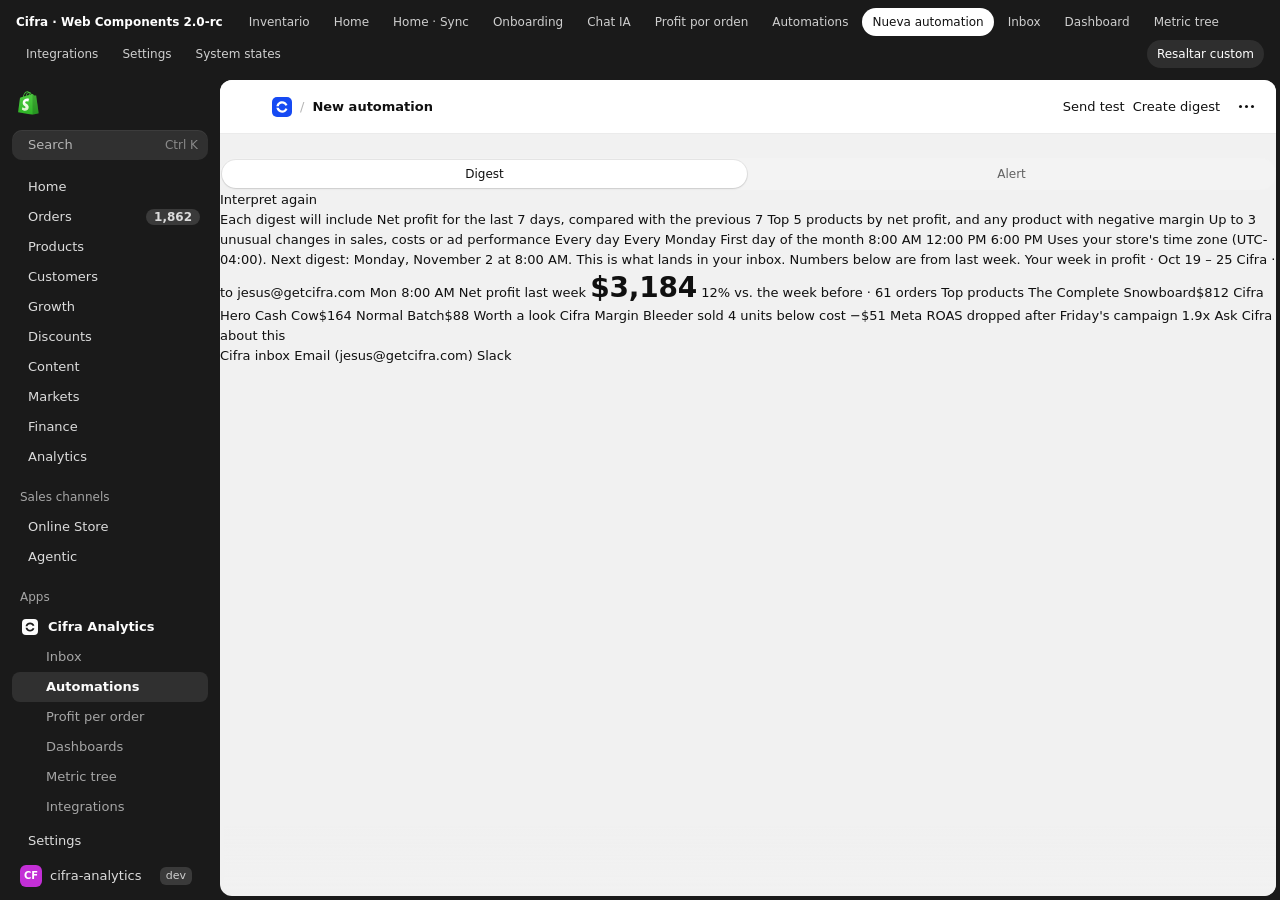
==== commit 6b9342d8: "24px below the admin title bar; Shopify-style digest preview - .c-admin__frame gets 24px top padding" ====
--- a/automation-new.html
+++ b/automation-new.html
@@ -74,15 +74,57 @@
         </s-section>
 
         <s-section heading="Preview">
-          <div class="c-mailpreview" data-custom="MailPreview">
-            <div class="c-mailpreview__head"><span class="c-prompt__logo" aria-hidden="true">C</span><s-stack gap="none"><s-text type="strong">Your week in profit · Oct 19 – 25</s-text><s-text color="subdued">Cifra · to jesus@getcifra.com</s-text></s-stack></div>
-            <div class="c-mailpreview__body">
-              <s-paragraph>You made <s-text type="strong">$3,184 net profit</s-text> last week, <s-text tone="success">up 12%</s-text> from the week before, on 61 orders.</s-paragraph>
-              <s-paragraph><s-text type="strong">Top products:</s-text> The Complete Snowboard ($812), Cifra Hero Cash Cow ($164), Normal Batch ($88).</s-paragraph>
-              <s-paragraph><s-text type="strong">Look at this:</s-text> Cifra Margin Bleeder sold 4 units below cost (-$51). Meta ROAS dropped to 1.9 after Friday's campaign.</s-paragraph>
-              <s-stack direction="inline"><s-button>Ask Cifra about this</s-button></s-stack>
-            </div>
-          </div>
+          <!-- Preview al estilo Shopify: una sola card con aspecto de correo, cifra principal + listas escaneables. Todo nativo. -->
+          <s-stack gap="base">
+            <s-paragraph color="subdued">This is what lands in your inbox. Numbers below are from last week.</s-paragraph>
+            <s-box border="base" borderRadius="large" padding="base">
+              <s-stack gap="base">
+                <s-stack direction="inline" gap="small" alignItems="center" justifyContent="space-between">
+                  <s-stack direction="inline" gap="small" alignItems="center">
+                    <s-thumbnail src="assets/img/cifra-app-icon.svg" alt="Cifra" size="small"></s-thumbnail>
+                    <s-stack gap="small-500">
+                      <s-text type="strong">Your week in profit · Oct 19 – 25</s-text>
+                      <s-text color="subdued">Cifra · to jesus@getcifra.com</s-text>
+                    </s-stack>
+                  </s-stack>
+                  <s-text color="subdued">Mon 8:00 AM</s-text>
+                </s-stack>
+                <s-divider></s-divider>
+                <s-stack gap="small-200">
+                  <s-text color="subdued">Net profit last week</s-text>
+                  <s-stack direction="inline" gap="small" alignItems="center">
+                    <span class="c-kpi__value c-kpi__value--large">$3,184</span>
+                    <s-badge tone="success" icon="arrow-up">12%</s-badge>
+                  </s-stack>
+                  <s-text color="subdued">vs. the week before · 61 orders</s-text>
+                </s-stack>
+                <s-divider></s-divider>
+                <s-stack gap="small">
+                  <s-heading>Top products</s-heading>
+                  <s-stack gap="small-200">
+                    <s-stack direction="inline" justifyContent="space-between"><s-text>The Complete Snowboard</s-text><s-text type="strong">$812</s-text></s-stack>
+                    <s-stack direction="inline" justifyContent="space-between"><s-text>Cifra Hero Cash Cow</s-text><s-text type="strong">$164</s-text></s-stack>
+                    <s-stack direction="inline" justifyContent="space-between"><s-text>Normal Batch</s-text><s-text type="strong">$88</s-text></s-stack>
+                  </s-stack>
+                </s-stack>
+                <s-divider></s-divider>
+                <s-stack gap="small">
+                  <s-heading>Worth a look</s-heading>
+                  <s-stack gap="small-200">
+                    <s-stack direction="inline" justifyContent="space-between" alignItems="start" gap="base">
+                      <s-stack direction="inline" gap="small-200" alignItems="start"><s-icon type="alert-triangle" tone="warning"></s-icon><s-text>Cifra Margin Bleeder sold 4 units below cost</s-text></s-stack>
+                      <s-text type="strong" tone="critical">−$51</s-text>
+                    </s-stack>
+                    <s-stack direction="inline" justifyContent="space-between" alignItems="start" gap="base">
+                      <s-stack direction="inline" gap="small-200" alignItems="start"><s-icon type="alert-triangle" tone="warning"></s-icon><s-text>Meta ROAS dropped after Friday's campaign</s-text></s-stack>
+                      <s-text type="strong">1.9x</s-text>
+                    </s-stack>
+                  </s-stack>
+                </s-stack>
+                <s-stack direction="inline"><s-button icon="chat">Ask Cifra about this</s-button></s-stack>
+              </s-stack>
+            </s-box>
+          </s-stack>
         </s-section>
       </s-stack>
     </div>
--- a/shared/cifra.css
+++ b/shared/cifra.css
@@ -33,6 +33,8 @@
   --c-chart-4: #e0448f;
   --c-chart-5: #36c2b4;
   --c-chart-grid: #ececec;
+  /* Serie 1 de Polaris Viz en Shopify Analytics (--pvi-series-color-01) */
+  --c-series-1: #13acf0;
   --c-chart-area: rgba(58, 169, 240, 0.10);
 
   /* Forma */
@@ -240,7 +242,7 @@
 /* Gráficas (SVG generado por cifra.js)                                 */
 /* ------------------------------------------------------------------ */
 .c-chart { width: 100%; height: 220px; display: block; }
-.c-chart text { font: 11px var(--c-font); fill: var(--c-text-secondary); }
+.c-chart text { font: 11px var(--c-font); fill: #70707b; }
 .c-legend { display: flex; gap: 16px; justify-content: center; flex-wrap: wrap; color: var(--c-text-secondary); font-size: var(--c-fs-small); margin-top: 6px; }
 .c-legend__swatch { display: inline-block; width: 8px; height: 8px; border-radius: 50%; margin-right: 6px; }
 .c-legend__dash { display: inline-block; width: 14px; border-top: 2px dashed var(--c-chart-1); margin-right: 6px; vertical-align: middle; }
@@ -1151,7 +1153,7 @@
 .c-empty-graphic { padding-block-end: 24px; }
 .c-empty-text { text-align: center; }
 /* Home · Sync: margen del s-banner de sincronización arriba del strip de métricas */
-.c-syncbanner { margin-top: 20px; }
+.c-syncbanner { margin-top: 0; } /* el frame ya da 24px arriba */
 .c-syncbanner[hidden] { display: none; }
 /* s-banner pone título y descripción en la misma línea si caben: así siempre van en dos líneas (como el de error) */
 .c-syncbanner s-banner > s-paragraph { display: block; min-inline-size: min(600px, 50vw); }
@@ -1181,8 +1183,10 @@
 .c-hero__chips { display: flex; flex-wrap: wrap; gap: 8px; justify-content: center; margin-top: 14px; }
 
 /* Barras del gráfico de profit por orden */
-.c-bar { cursor: default; transition: opacity .1s; }
-.c-bar:hover { opacity: .8; }
+.c-bar { transition: opacity .15s ease; }
+.c-bar.is-dim { opacity: .3; }
+.c-chart--fluid { height: auto; }
+.c-barchart { position: relative; }
 
 /* Vista previa del email del digest (simula el cuerpo del correo) */
 .c-mailpreview { border: 1px solid var(--c-border); border-radius: 16px; background: #fafafa; padding: 20px; display: grid; gap: 12px; }
@@ -1192,3 +1196,125 @@
 
 /* Lista de entrada del Inbox: fila clicable con indicador de no leído */
 .c-unread { width: 8px; height: 8px; border-radius: 50%; background: var(--c-chart-1); flex: none; display: inline-block; }
+
+/* ------------------------------------------------------------------ */
+/* Admin shell: marco del admin de Shopify alrededor de cada pantalla   */
+/* (lo pinta Shopify en la app real; medidas tomadas de admin.shopify.com) */
+/* ------------------------------------------------------------------ */
+body.has-admin { background: #1a1a1a; overflow: hidden; }
+body.has-admin::after { left: 224px; right: 4px; bottom: 4px; border-radius: 0 0 12px 12px; }
+.c-admin { --admin-nav: 220px; display: flex; height: calc(100vh - var(--proto-h, 36px)); background: #1a1a1a; color: #dcdcdc; }
+.c-admin__nav { width: var(--admin-nav); flex: none; display: flex; flex-direction: column; padding: 0 0 8px; font-size: 13px; min-height: 0; }
+.c-admin__brand { display: flex; align-items: center; justify-content: space-between; height: 54px; padding: 0 16px 0 18px; }
+.c-admin__brand img { width: 21px; height: 24px; display: block; }
+.c-admin__toggle { all: unset; cursor: pointer; display: grid; place-items: center; width: 28px; height: 28px; border-radius: 8px; color: #b5b5b5; }
+.c-admin__toggle:hover { background: rgba(255,255,255,.08); color: #fff; }
+.c-admin__search { display: flex; align-items: center; gap: 6px; margin: 0 12px 12px; height: 30px; padding: 0 10px; border-radius: 10px; background: #303030; color: #b5b5b5; box-shadow: inset 0 1px 0 rgba(255,255,255,.06); }
+.c-admin__search span { flex: 1; }
+.c-admin__search kbd { font: 12px var(--c-font); color: #8a8a8a; }
+.c-admin__scroll { flex: 1; overflow: auto; min-height: 0; scrollbar-width: thin; scrollbar-color: #3a3a3a transparent; }
+.c-admin__item, .c-admin__sub { display: flex; align-items: center; gap: 8px; height: 30px; margin: 0 12px; padding: 0 8px; border-radius: 8px; color: #dcdcdc; font-weight: 450; text-decoration: none; white-space: nowrap; }
+.c-admin__item:hover, .c-admin__sub:hover { background: rgba(255,255,255,.06); color: #fff; }
+.c-admin__item s-icon { color: #b5b5b5; flex: none; }
+.c-admin__item > span { flex: 1; overflow: hidden; text-overflow: ellipsis; }
+.c-admin__count { font: 600 12px var(--c-font); color: #dcdcdc; background: #3a3a3a; border-radius: 8px; padding: 1px 8px; }
+.c-admin__group { display: flex; align-items: center; gap: 2px; height: 30px; margin: 10px 12px 0; padding: 0 8px; color: #a6a6a6; font-size: 12px; font-weight: 500; }
+.c-admin__app img { width: 16px; height: 16px; border-radius: 4px; flex: none; margin: 0 2px; }
+.c-admin__app { color: #fcfcfc; font-weight: 600; }
+.c-admin__app.is-current { background: #303030; }
+.c-admin__sub { padding-left: 34px; color: #a6a6a6; }
+.c-admin__sub.is-current { background: #303030; color: #fcfcfc; font-weight: 600; }
+.c-admin__foot { border-top: 0; padding-top: 6px; }
+.c-admin__store { display: flex; align-items: center; gap: 8px; height: 32px; margin: 4px 12px 0; padding: 0 8px; color: #dcdcdc; }
+.c-admin__store i { font: 700 10px/22px var(--c-font); font-style: normal; width: 22px; height: 22px; border-radius: 6px; background: #c32fd6; color: #fff; text-align: center; flex: none; }
+.c-admin__store span { flex: 1; overflow: hidden; text-overflow: ellipsis; white-space: nowrap; }
+.c-admin__store em { font: 500 11px/18px var(--c-font); font-style: normal; padding: 0 6px; border-radius: 6px; background: #3a3a3a; color: #cfcfcf; }
+.c-admin__store s-icon { color: #b5b5b5; }
+
+.c-admin__main { position: relative; flex: 1; min-width: 0; display: flex; flex-direction: column; margin: 4px 4px 4px 0; background: var(--c-bg); border-radius: 12px; overflow: hidden; color: var(--c-text); }
+.c-admin__titlebar { flex: none; display: flex; align-items: center; gap: 8px; height: 54px; padding: 0 16px; background: #fff; border-bottom: 1px solid #ebebeb; font-size: 13px; }
+.c-admin__titlebar strong { font-weight: 600; }
+.c-admin__titlebar .c-admin__appicon { border-radius: 5px; }
+.c-admin__back { display: grid; place-items: center; width: 28px; height: 28px; border-radius: 8px; color: var(--c-text); }
+.c-admin__back:hover { background: var(--c-surface-hover); }
+.c-admin__slash { color: #b5b5b5; }
+.c-admin__more { margin-left: auto; display: inline-flex; gap: 3px; align-items: center; justify-content: center; width: 28px; height: 28px; border-radius: 8px; }
+.c-admin__more i { width: 3px; height: 3px; border-radius: 50%; background: var(--c-text); }
+.c-admin__frame { flex: 1; min-height: 0; overflow: auto; }
+/* 24px entre la barra de título y el contenido (tabs, selectores, filtros) en todas las pantallas */
+.c-admin__frame { padding-top: 24px; }
+
+/* Colapsar el sidebar con el botón del brand (como el admin) */
+.c-admin.is-collapsed .c-admin__nav { display: none; }
+.c-admin.is-collapsed .c-admin__main { margin-left: 4px; }
+body.has-admin .c-admin.is-collapsed ~ ::after { left: 4px; }
+
+/* Pantallas de alto completo: se miden contra el frame y no contra la ventana */
+.has-admin .c-chat { height: calc(100vh - var(--proto-h, 36px) - 8px - 54px - 64px - 24px); }
+.has-admin .c-ob { height: calc(100vh - var(--proto-h, 36px) - 8px - 54px); }
+
+@media (max-width: 760px) {
+  .c-admin__nav { display: none; }
+  .c-admin__main { margin-left: 4px; }
+  body.has-admin::after { left: 4px; }
+}
+/* s-icon no hereda currentColor: en el sidebar oscuro se aclara con un filtro para igualar el gris #b5b5b5 del admin */
+.c-admin__nav s-icon { filter: invert(1) brightness(.78); }
+.c-admin__actions { margin-left: auto; display: flex; align-items: center; gap: 8px; }
+.c-admin__actions + .c-admin__more { margin-left: 4px; }
+.c-admin__scroll { position: relative; }
+/* IndexTable: nombre + descripción en dos líneas (Automations) */
+.c-indextable td .c-sub { display: block; font-weight: 400; color: var(--c-text-secondary); }
+.c-indextable td:has(.c-sub) { height: auto; padding-top: 8px; padding-bottom: 8px; }
+.c-indextable__bar .c-tabs { flex-wrap: nowrap; }
+/* Carrusel del briefing en el Home: una card de Home por hallazgo, con scroll-snap */
+.c-carousel { margin: -6px; }
+.c-carousel__track { display: grid; grid-auto-flow: column; grid-auto-columns: 100%; column-gap: 16px; overflow-x: auto; scroll-snap-type: x mandatory; scrollbar-width: none; padding: 6px; scroll-padding: 6px; }
+.c-carousel__track::-webkit-scrollbar { display: none; }
+.c-carousel__slide { scroll-snap-align: start; }
+.c-carousel__count { font-variant-numeric: tabular-nums; }
+.c-carousel__dots { display: flex; justify-content: center; gap: 6px; margin-top: 14px; }
+.c-carousel__dots i { width: 6px; height: 6px; border-radius: 50%; background: #d4d4d4; transition: width .2s, background .2s; }
+.c-carousel__dots i.is-on { width: 18px; border-radius: 3px; background: #616161; }
+
+/* Onboarding: preview agéntico (chat que se responde solo; visual de "Ask Cifra" en getcifra.com) */
+.c-pvchat { border: 1px solid var(--c-border); border-radius: 16px; background: #fff; overflow: hidden; display: flex; flex-direction: column; height: 520px; box-shadow: 0 1px 2px rgba(0,0,0,.04); }
+.c-pvchat__head { display: flex; align-items: center; gap: 4px; padding: 12px 16px; border-bottom: 1px solid #f0f0f0; font-size: 13px; }
+.c-pvchat__q { font-weight: 600; white-space: nowrap; overflow: hidden; text-overflow: ellipsis; }
+.c-pvchat__tools { margin-left: auto; display: inline-flex; align-items: center; gap: 10px; color: var(--c-text-secondary); }
+.c-pvchat__tag { font-size: 11px; padding: 2px 8px; border-radius: 9999px; background: var(--c-surface-subdued); }
+.c-pvchat__body { flex: 1; overflow: hidden; padding: 18px 18px 8px; display: grid; gap: 12px; align-content: start; transition: opacity .4s ease; }
+.c-pvchat__body.is-out { opacity: 0; }
+.c-pvchat__in { animation: c-pvchat-in .35s ease both; }
+@keyframes c-pvchat-in { from { opacity: 0; transform: translateY(6px); } to { opacity: 1; transform: none; } }
+.c-pvchat__bubble { justify-self: end; max-width: 80%; padding: 8px 14px; border-radius: 14px; background: #f3f3f3; font-size: 13px; }
+.c-pvchat__steps { display: inline-flex; align-items: center; gap: 6px; color: var(--c-text-secondary); font-size: 13px; font-weight: 500; }
+.c-pvchat__answer { font-size: 13px; line-height: 20px; }
+.c-pvchat__answer b { font-weight: 650; }
+.c-pvchat__card { border: 1px solid var(--c-border); border-radius: 12px; overflow: hidden; font-size: 13px; }
+.c-pvchat__cardhead { padding: 12px 14px 4px; font-weight: 600; }
+.c-pvchat__metric { display: flex; justify-content: space-between; align-items: flex-start; gap: 12px; padding: 8px 14px 12px; }
+.c-pvchat__metric a { display: block; color: #005bd3; font-weight: 500; }
+.c-pvchat__metric small { color: var(--c-text-secondary); font-size: 12px; }
+.c-pvchat__metric b { font-weight: 650; font-variant-numeric: tabular-nums; white-space: nowrap; }
+.c-pvchat__cardfoot { display: flex; align-items: center; justify-content: space-between; gap: 10px; padding: 8px 14px; border-top: 1px solid #f0f0f0; color: var(--c-text-secondary); font-size: 12px; }
+.c-pvchat__table { width: 100%; border-collapse: collapse; font-variant-numeric: tabular-nums; }
+.c-pvchat__table th, .c-pvchat__table td { padding: 7px 14px; text-align: right; }
+.c-pvchat__table th:first-child, .c-pvchat__table td:first-child { text-align: left; }
+.c-pvchat__table thead th { font-weight: 400; color: var(--c-text-secondary); background: #f7f7f7; }
+.c-pvchat__table tbody tr + tr td { border-top: 1px solid #f2f2f2; }
+.c-pvchat__kv { display: grid; grid-template-columns: 90px 1fr; gap: 6px 12px; padding: 12px 14px; }
+.c-pvchat__kv span { color: var(--c-text-secondary); }
+.c-pvchat__kv b { font-weight: 500; }
+.c-pvchat__btn { padding: 4px 12px; border-radius: 9px; background: #303030; color: #fff; font-weight: 600; white-space: nowrap; }
+.c-pvchat__card--locked { background: #fafafa; }
+.c-pvchat__card--locked .c-pvchat__cardfoot { border-top-style: dashed; justify-content: flex-start; }
+.c-pvchat__ghost { display: grid; gap: 8px; padding: 14px; }
+.c-pvchat__ghost .c-skeleton { height: 12px; }
+.c-pvchat__ghost .c-skeleton:nth-child(2) { width: 70%; }
+.c-pvchat__ghost .c-skeleton:nth-child(3) { width: 45%; }
+.c-pvchat__composer { display: flex; align-items: center; gap: 10px; margin: 8px 14px 14px; padding: 8px 8px 8px 12px; border: 1px solid var(--c-border); border-radius: 14px; color: #8a8a8a; font-size: 13px; }
+.c-pvchat__composer span:nth-child(2) { flex: 1; }
+.c-pvchat__send { display: grid; place-items: center; width: 26px; height: 26px; border-radius: 50%; background: #f1f1f1; }
+/* Briefing del Home: ancho base; cada ilustración se ajusta inline para que el dibujo visible mida ~140px (los webp traen márgenes distintos) */
+.c-homecard .c-homecard__img--brief { width: 140px; right: 14px; bottom: 14px; }
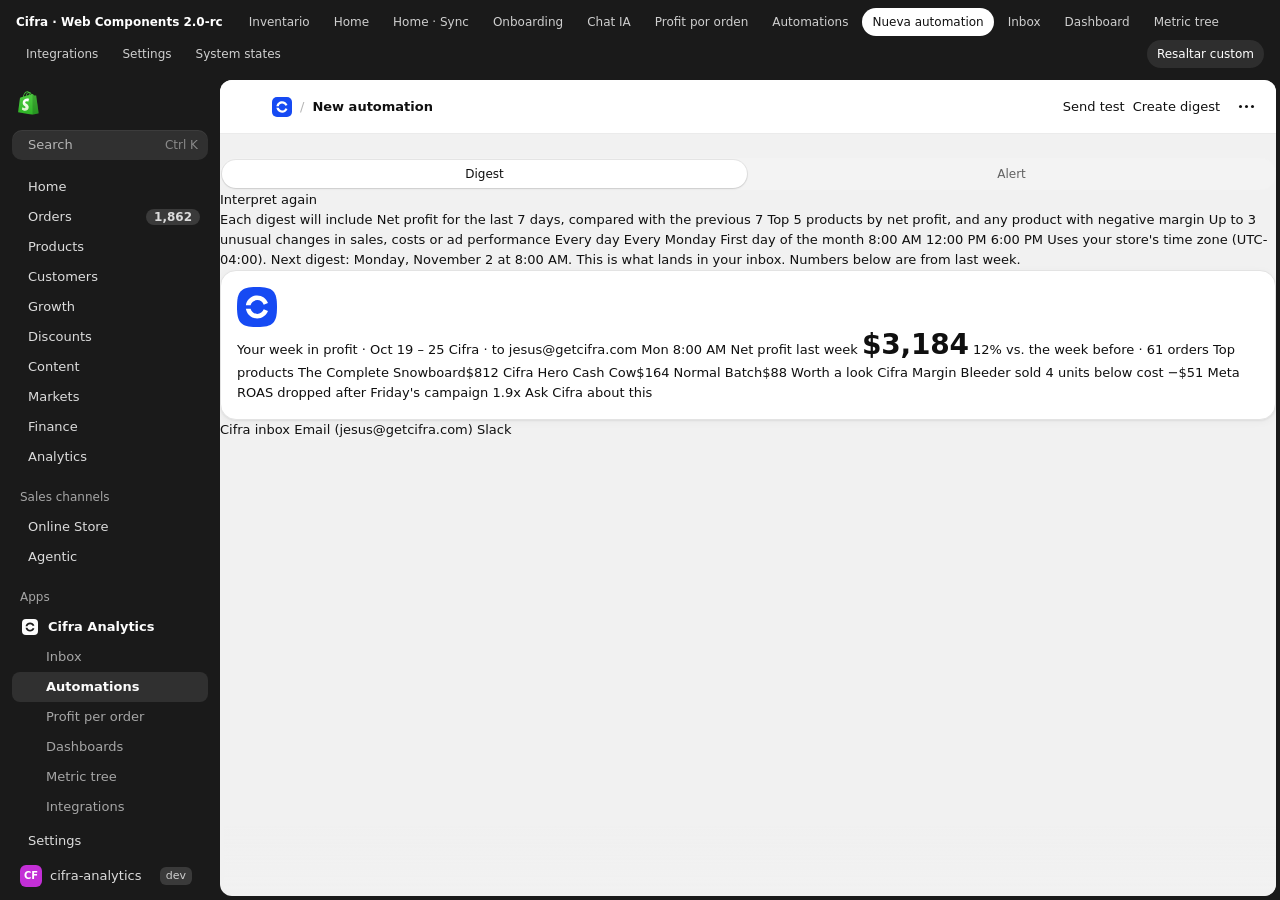
==== commit ecc54767: "Digest preview: 16px radius, subtle shadow and new Cifra logo Co-Authored-By: Claude Opus 5.5 <norep" ====
--- a/automation-new.html
+++ b/automation-new.html
@@ -6,7 +6,7 @@
 <title>Automations · New</title>
 <meta name="shopify-api-key" content="prototype">
 <script src="https://cdn.shopify.com/shopifycloud/polaris-2.0-rc.js"></script>
-<link rel="stylesheet" href="shared/cifra.css">
+<link rel="stylesheet" href="shared/cifra.css?v=5">
 <script src="shared/cifra.js" defer></script>
 </head>
 <body>
@@ -74,14 +74,15 @@
         </s-section>
 
         <s-section heading="Preview">
-          <!-- Preview al estilo Shopify: una sola card con aspecto de correo, cifra principal + listas escaneables. Todo nativo. -->
+          <!-- Preview al estilo Shopify: una sola card con aspecto de correo, cifra principal + listas escaneables.
+               Custom solo .c-digestcard (radio 16px + sombra mínima) y el logo. -->
           <s-stack gap="base">
             <s-paragraph color="subdued">This is what lands in your inbox. Numbers below are from last week.</s-paragraph>
-            <s-box border="base" borderRadius="large" padding="base">
+            <div class="c-digestcard" data-custom="DigestCard">
               <s-stack gap="base">
                 <s-stack direction="inline" gap="small" alignItems="center" justifyContent="space-between">
                   <s-stack direction="inline" gap="small" alignItems="center">
-                    <s-thumbnail src="assets/img/cifra-app-icon.svg" alt="Cifra" size="small"></s-thumbnail>
+                    <img class="c-digestcard__logo" src="assets/img/cifra-logo-blue.svg" alt="Cifra" width="40" height="40">
                     <s-stack gap="small-500">
                       <s-text type="strong">Your week in profit · Oct 19 – 25</s-text>
                       <s-text color="subdued">Cifra · to jesus@getcifra.com</s-text>
@@ -123,7 +124,7 @@
                 </s-stack>
                 <s-stack direction="inline"><s-button icon="chat">Ask Cifra about this</s-button></s-stack>
               </s-stack>
-            </s-box>
+            </div>
           </s-stack>
         </s-section>
       </s-stack>
--- a/shared/cifra.css
+++ b/shared/cifra.css
@@ -1318,3 +1318,7 @@
 .c-pvchat__send { display: grid; place-items: center; width: 26px; height: 26px; border-radius: 50%; background: #f1f1f1; }
 /* Briefing del Home: ancho base; cada ilustración se ajusta inline para que el dibujo visible mida ~140px (los webp traen márgenes distintos) */
 .c-homecard .c-homecard__img--brief { width: 140px; right: 14px; bottom: 14px; }
+
+/* Automations · digest: la vista previa del correo con radio 16px y una sombra mínima */
+.c-digestcard { padding: 16px; border: 1px solid var(--c-border); border-radius: 16px; background: var(--c-surface); box-shadow: 0 1px 2px rgba(0, 0, 0, .06), 0 2px 8px rgba(0, 0, 0, .04); }
+.c-digestcard__logo { display: block; width: 40px; height: 40px; flex: none; }
